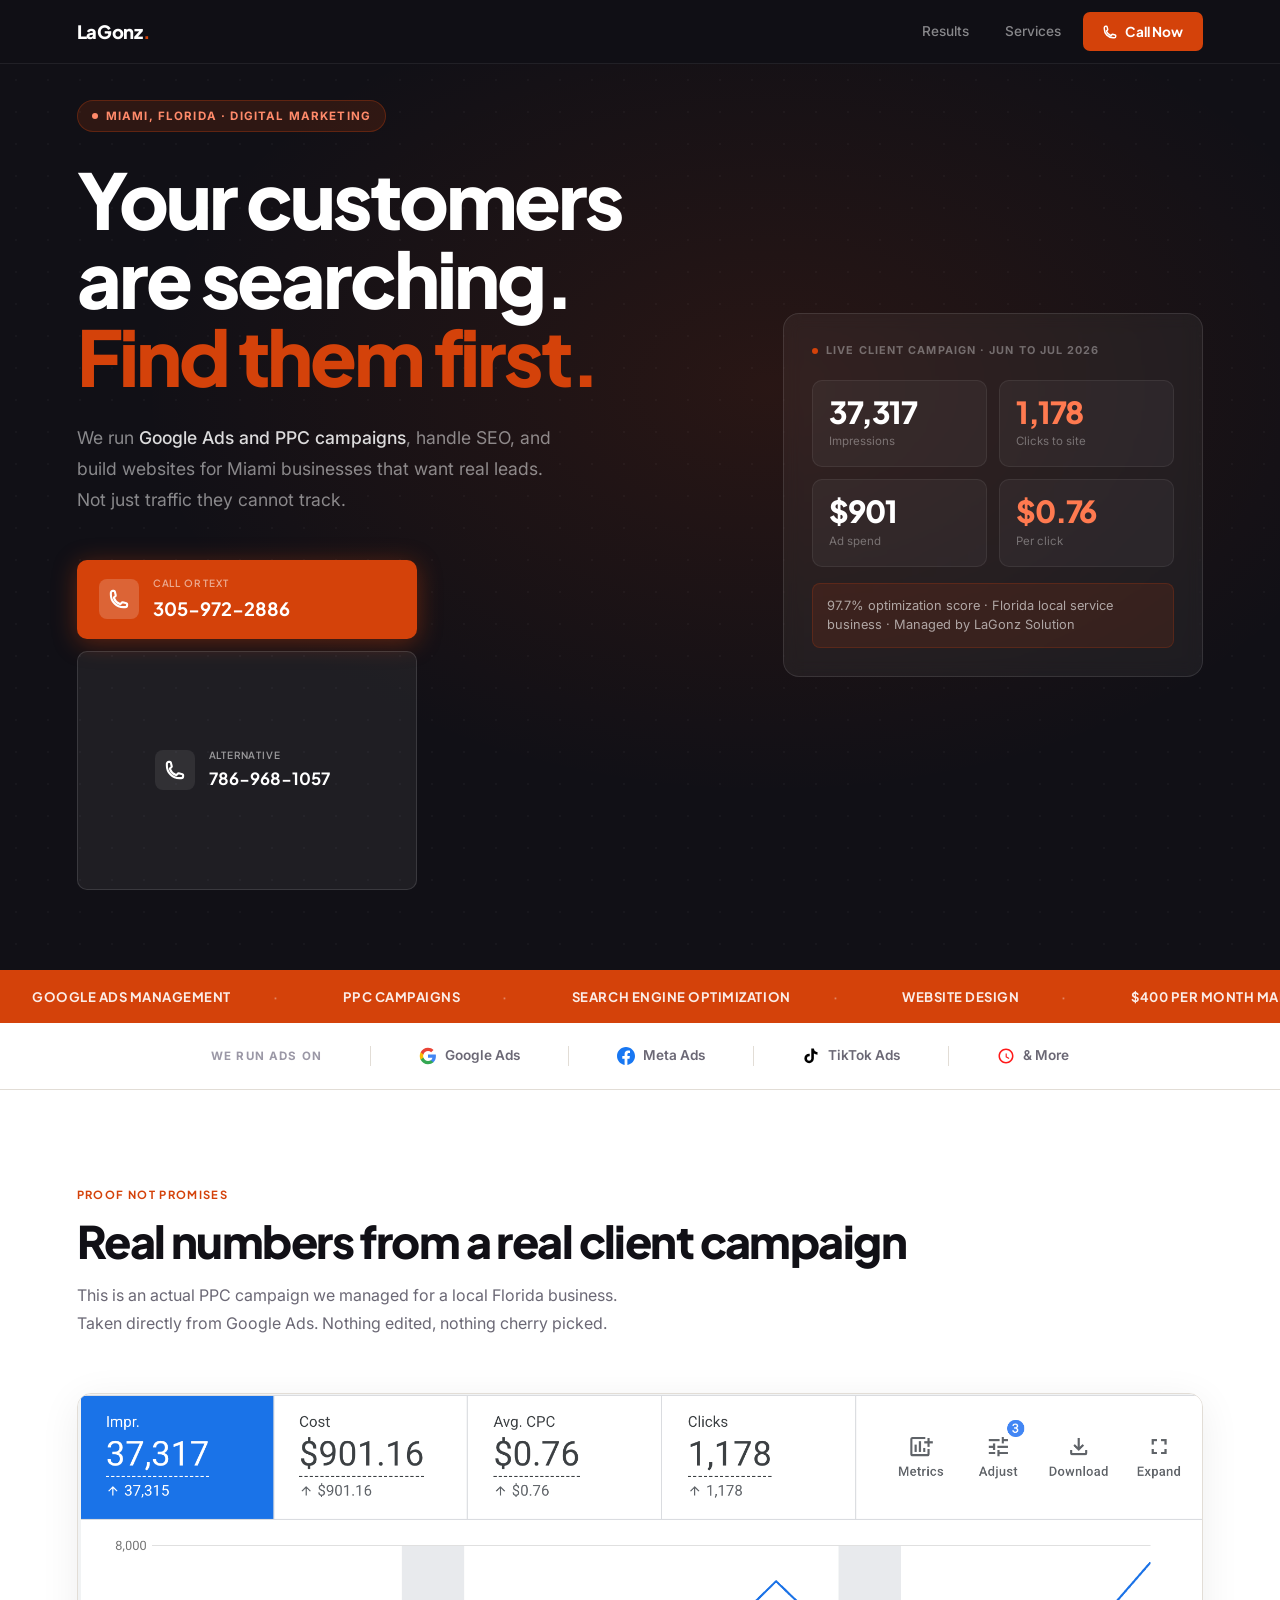
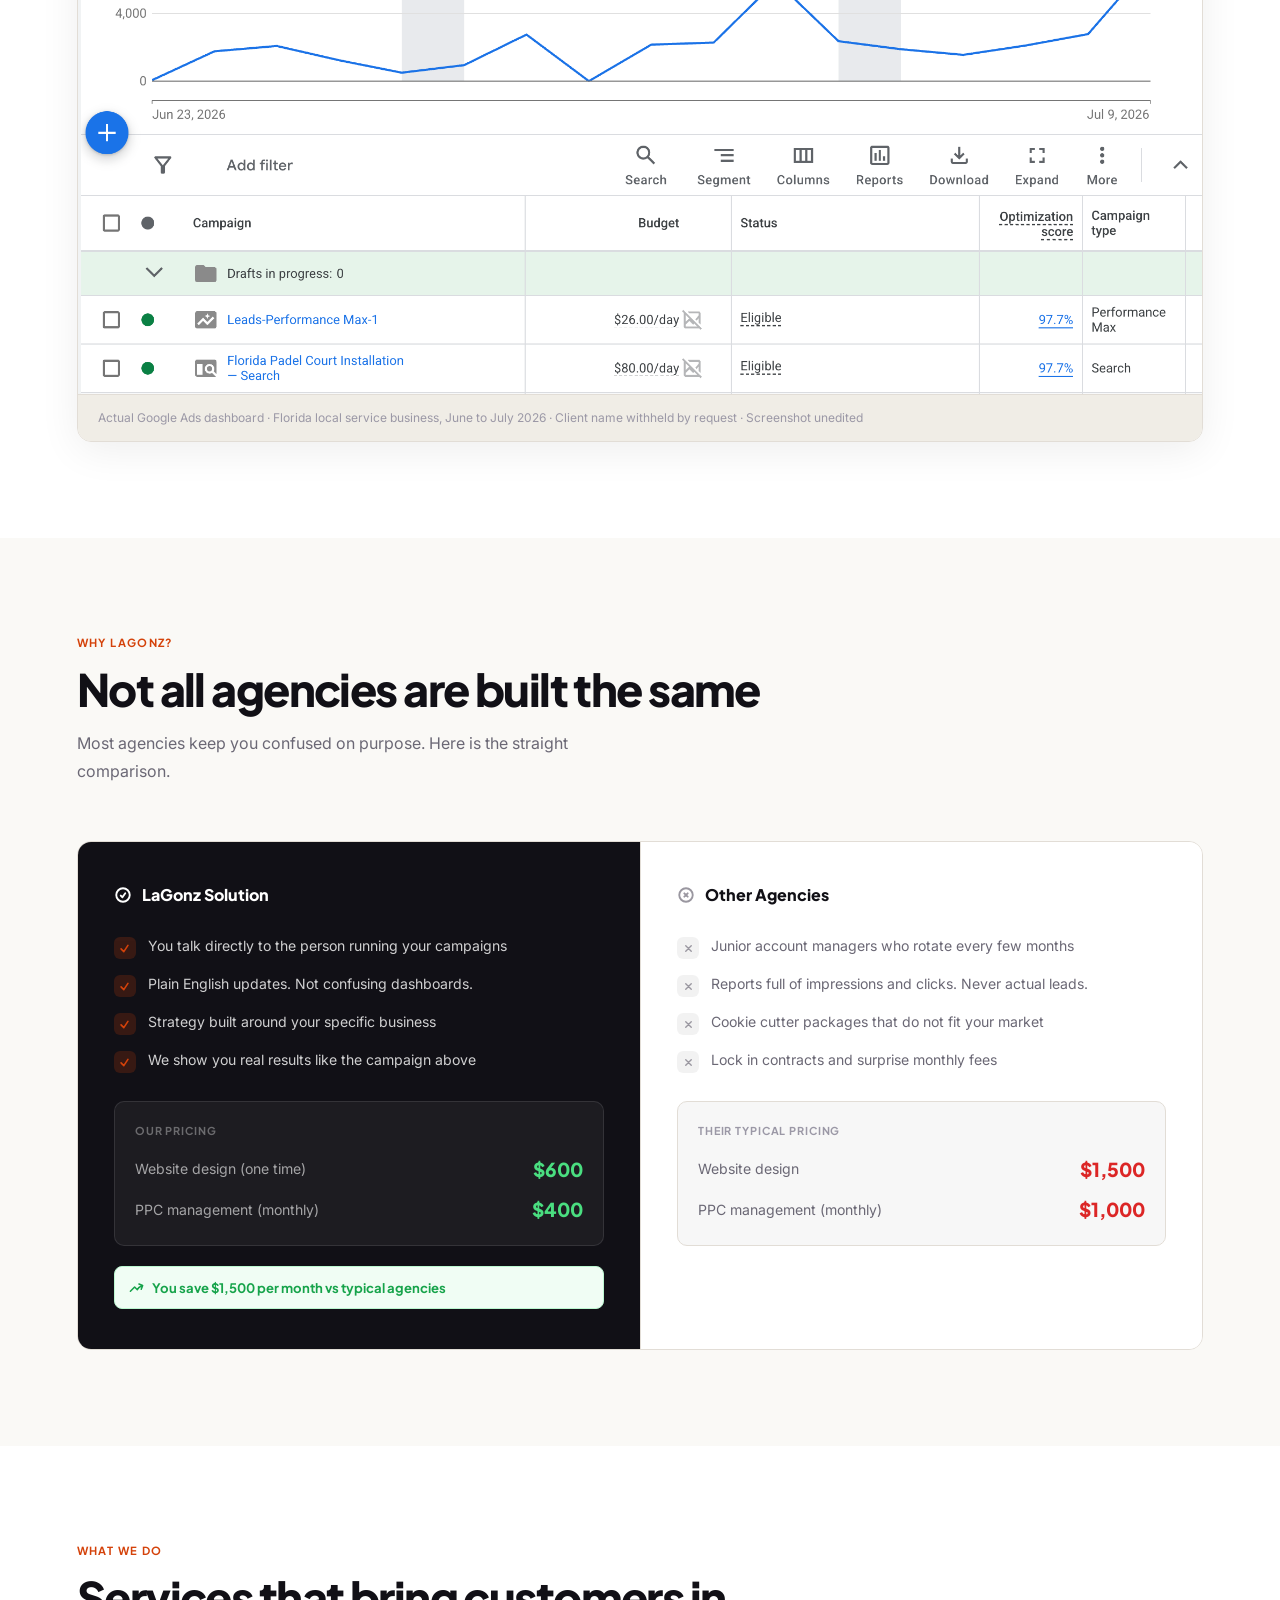
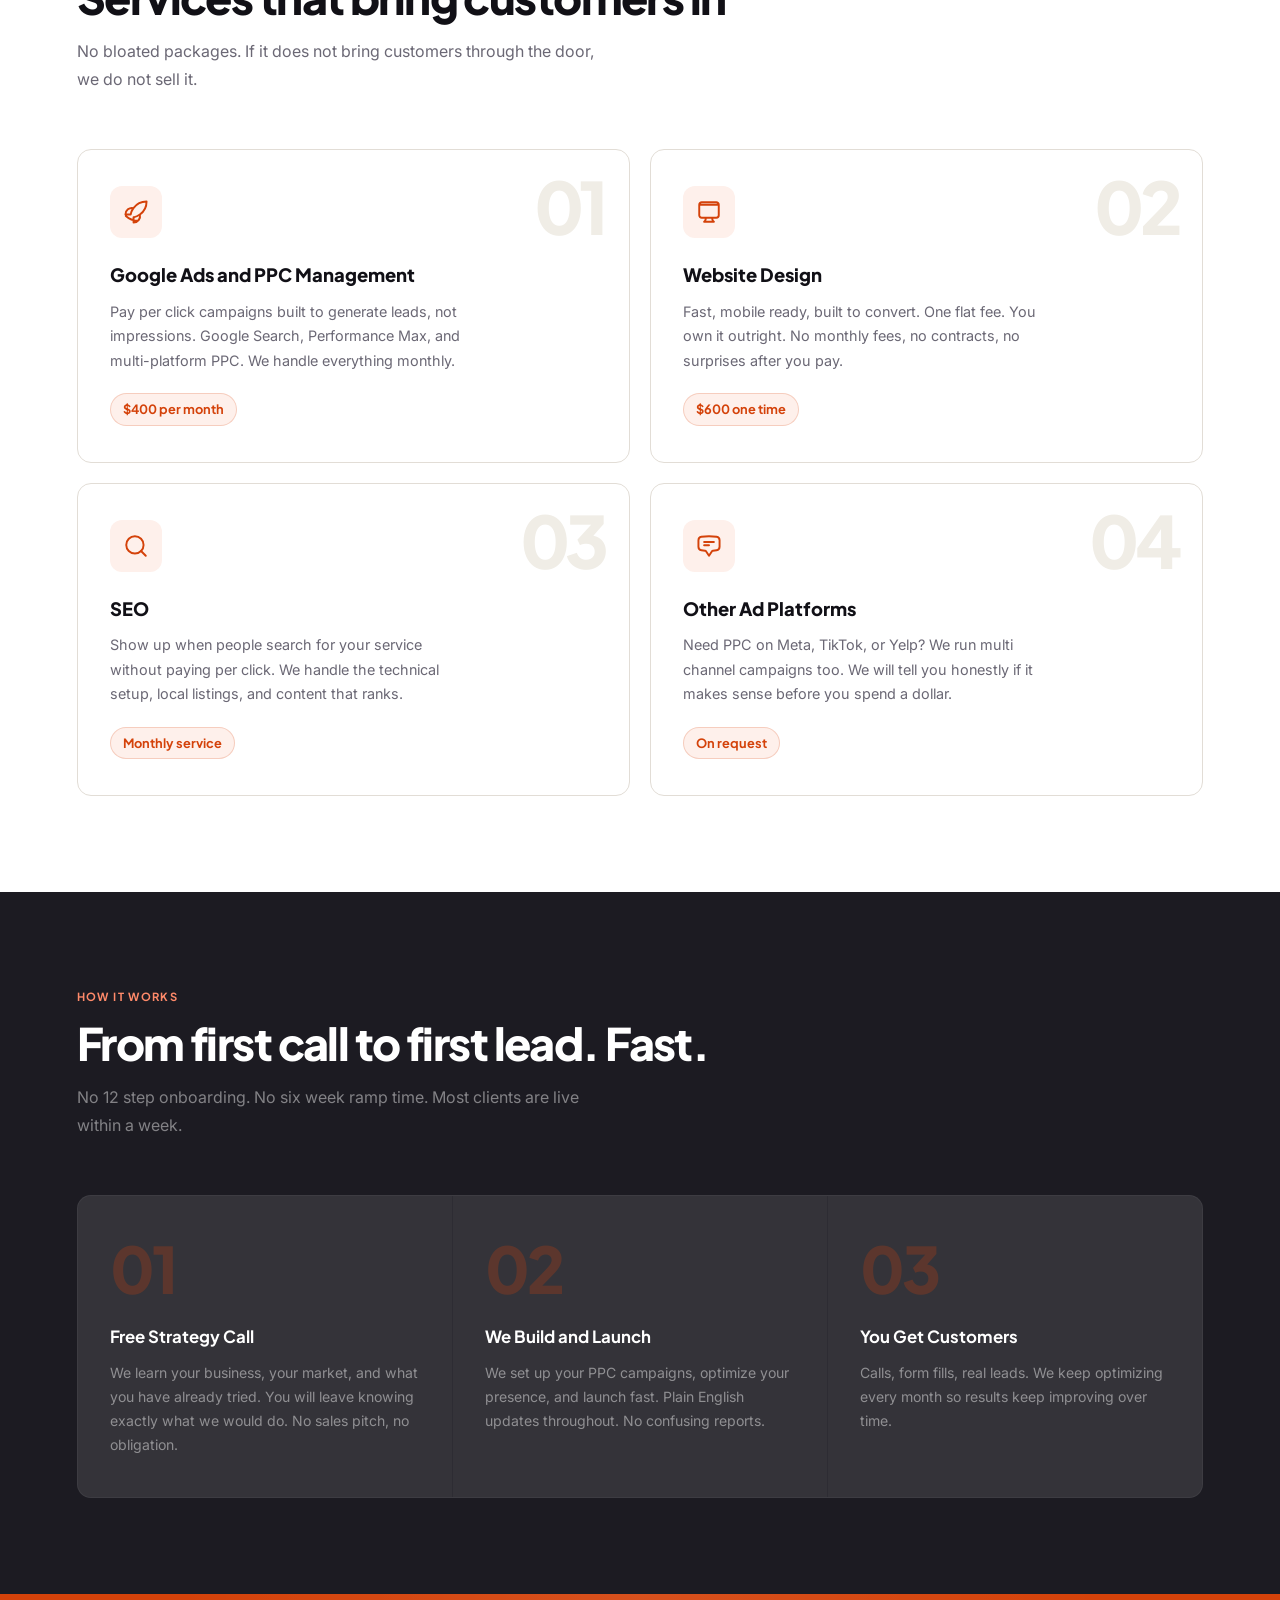
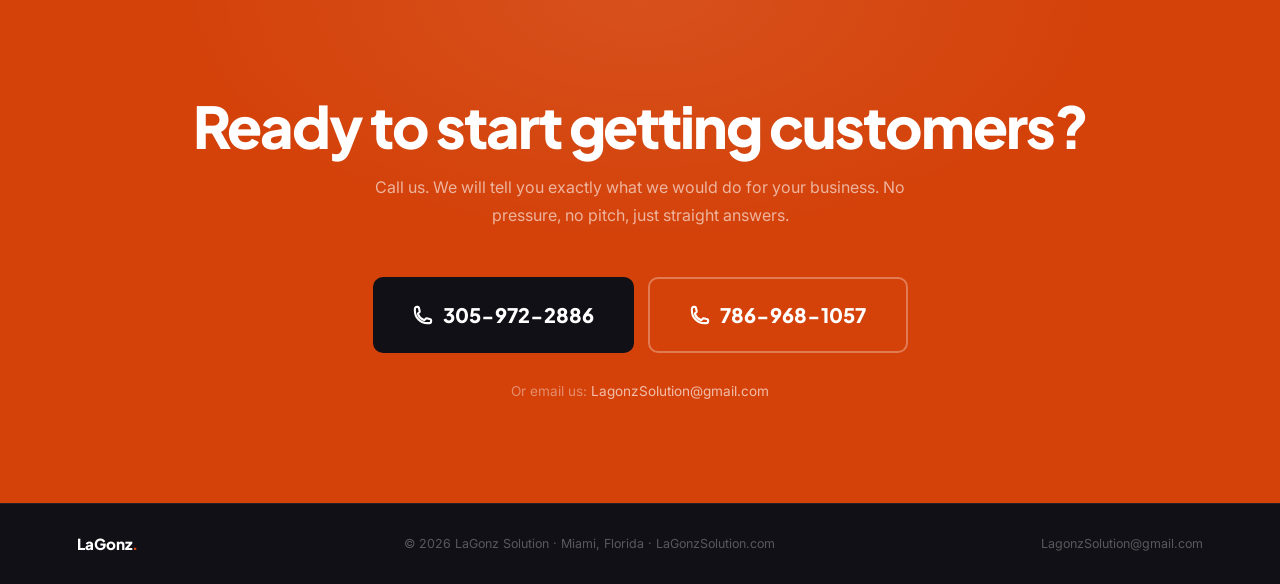
==== index.html @ d7ced6c5 "Rename index-2.html to index.html" ====
<!DOCTYPE html>
<html lang="en">
<head>
<meta charset="UTF-8">
<meta name="viewport" content="width=device-width, initial-scale=1.0">
<title>LaGonz Solution | Google Ads, PPC and SEO | Miami, FL</title>
<meta name="description" content="Miami PPC and Google Ads agency. Real results for local businesses. $400/mo management. $600 one-time website.">
<link rel="preconnect" href="https://fonts.googleapis.com">
<link rel="preconnect" href="https://fonts.gstatic.com" crossorigin>
<link href="https://fonts.googleapis.com/css2?family=Plus+Jakarta+Sans:wght@400;500;600;700;800;900&family=Inter:wght@400;500&display=swap" rel="stylesheet">
<style>
*,*::before,*::after{box-sizing:border-box;margin:0;padding:0}
:root{
  --ink:#111016;
  --ink2:#1C1B22;
  --white:#FFFFFF;
  --cream:#FAF9F6;
  --cream2:#F0EDE6;
  --mid:#6B6875;
  --muted:#9B98A6;
  --bdr:#E2DDD6;
  --red:#D4420A;
  --red2:#B83608;
  --red-lt:#FEF0EB;
  --green:#16A34A;
}
html{scroll-behavior:smooth}
body{font-family:'Inter',sans-serif;background:var(--cream);color:var(--ink);line-height:1.6;-webkit-font-smoothing:antialiased;overflow-x:hidden}

/* ── NAV ── */
nav{
  position:fixed;top:0;left:0;right:0;z-index:500;
  background:rgba(17,16,22,.92);backdrop-filter:blur(16px);
  padding:0 6vw;display:flex;align-items:center;justify-content:space-between;height:64px;
  border-bottom:1px solid rgba(255,255,255,.07);
}
.logo{font-family:'Plus Jakarta Sans',sans-serif;font-weight:900;font-size:1.15rem;letter-spacing:-.02em;color:#fff;text-decoration:none}
.logo em{font-style:normal;color:var(--red)}
.nav-r{display:flex;align-items:center;gap:8px}
.nav-lk{font-size:.85rem;font-weight:500;color:rgba(255,255,255,.5);text-decoration:none;padding:8px 14px;border-radius:6px;transition:color .15s}
.nav-lk:hover{color:#fff}
.nav-cta{
  display:flex;align-items:center;gap:8px;
  background:var(--red);color:#fff;
  font-family:'Plus Jakarta Sans',sans-serif;font-weight:700;font-size:.85rem;
  padding:9px 20px;border-radius:7px;text-decoration:none;transition:background .2s;
}
.nav-cta:hover{background:var(--red2)}

/* ── HERO ── */
.hero{
  background:var(--ink);
  min-height:100vh;
  display:flex;align-items:center;
  padding:100px 6vw 80px;
  position:relative;overflow:hidden;
}
.hero::before{
  content:'';position:absolute;inset:0;
  background:radial-gradient(ellipse 70% 60% at 60% 40%, rgba(212,66,10,.12) 0%, transparent 70%);
  pointer-events:none;
}
.hero::after{
  content:'';position:absolute;
  top:0;left:0;right:0;bottom:0;
  background-image:radial-gradient(rgba(255,255,255,.03) 1px, transparent 1px);
  background-size:32px 32px;
  pointer-events:none;
}
.hero-inner{
  max-width:1160px;margin:0 auto;width:100%;
  display:grid;grid-template-columns:1fr 420px;gap:80px;align-items:center;
  position:relative;z-index:1;
}
.hero-tag{
  display:inline-flex;align-items:center;gap:8px;
  background:rgba(212,66,10,.15);border:1px solid rgba(212,66,10,.3);
  color:#FF8A6A;font-size:.72rem;font-weight:700;letter-spacing:.1em;text-transform:uppercase;
  padding:6px 14px;border-radius:100px;margin-bottom:28px;
}
.hero-dot{width:6px;height:6px;border-radius:50%;background:#FF8A6A;animation:blink 2s ease-in-out infinite}
@keyframes blink{0%,100%{opacity:1}50%{opacity:.2}}
h1{
  font-family:'Plus Jakarta Sans',sans-serif;
  font-size:clamp(3.2rem,6vw,5.6rem);
  font-weight:900;line-height:1.02;letter-spacing:-.04em;
  color:#fff;margin-bottom:28px;
}
h1 .red{color:var(--red)}
h1 .dim{color:rgba(255,255,255,.35)}
.hero-sub{font-size:1.1rem;color:rgba(255,255,255,.5);line-height:1.75;max-width:480px;margin-bottom:44px}
.hero-sub strong{color:rgba(255,255,255,.85);font-weight:500}
.hero-btns{display:flex;flex-direction:column;gap:12px;max-width:340px}
.hbtn{
  display:flex;align-items:center;gap:14px;
  font-family:'Plus Jakarta Sans',sans-serif;font-weight:700;
  padding:16px 22px;border-radius:10px;text-decoration:none;
  transition:transform .15s,box-shadow .15s;
}
.hbtn.main{
  background:var(--red);color:#fff;font-size:1.15rem;
  box-shadow:0 4px 24px rgba(212,66,10,.4);
}
.hbtn.main:hover{transform:translateY(-2px);box-shadow:0 8px 32px rgba(212,66,10,.5)}
.hbtn.sec{
  background:rgba(255,255,255,.06);color:#fff;font-size:1.05rem;
  border:1px solid rgba(255,255,255,.12);
}
.hbtn.sec:hover{background:rgba(255,255,255,.1);transform:translateY(-2px)}
.btn-lbl{font-size:.62rem;font-weight:600;letter-spacing:.08em;text-transform:uppercase;opacity:.55;display:block;margin-bottom:2px}
.btn-ico{width:40px;height:40px;border-radius:8px;display:grid;place-items:center;flex-shrink:0}
.hbtn.main .btn-ico{background:rgba(255,255,255,.18)}
.hbtn.sec .btn-ico{background:rgba(255,255,255,.08)}

/* hero right card */
.hero-card{
  background:rgba(255,255,255,.05);
  border:1px solid rgba(255,255,255,.1);
  border-radius:16px;padding:28px;
  backdrop-filter:blur(8px);
}
.hcard-label{
  font-size:.68rem;font-weight:700;letter-spacing:.1em;text-transform:uppercase;
  color:rgba(255,255,255,.35);margin-bottom:20px;display:flex;align-items:center;gap:8px;
}
.hcard-label::before{content:'';width:6px;height:6px;border-radius:50%;background:var(--red);animation:blink 2s ease-in-out infinite}
.hcard-stats{display:grid;grid-template-columns:1fr 1fr;gap:12px;margin-bottom:16px}
.hcs{background:rgba(255,255,255,.04);border:1px solid rgba(255,255,255,.07);border-radius:10px;padding:16px}
.hcs-n{font-family:'Plus Jakarta Sans',sans-serif;font-size:1.9rem;font-weight:900;letter-spacing:-.04em;color:#fff;line-height:1}
.hcs-n.red{color:#FF7A50}
.hcs-l{font-size:.72rem;color:rgba(255,255,255,.35);margin-top:5px}
.hcard-note{
  background:rgba(212,66,10,.12);border:1px solid rgba(212,66,10,.2);
  border-radius:8px;padding:12px 14px;
  font-size:.8rem;color:rgba(255,255,255,.6);line-height:1.5;
}

/* ── PLATFORM STRIP ── */
.platform-strip{
  background:var(--white);border-bottom:1px solid var(--bdr);
  padding:22px 6vw;
  display:flex;align-items:center;justify-content:center;gap:48px;flex-wrap:wrap;
}
.plat-label{font-size:.72rem;font-weight:700;letter-spacing:.1em;text-transform:uppercase;color:var(--muted)}
.plat-divider{width:1px;height:20px;background:var(--bdr)}
.plat-item{display:flex;align-items:center;gap:8px;color:var(--mid);font-size:.85rem;font-weight:600}
.plat-item svg{flex-shrink:0}

/* ── SECTIONS ── */
.sec{padding:96px 6vw}
.sec.dark{background:var(--ink2)}
.sec.white{background:var(--white)}
.sec.cream{background:var(--cream)}
.w{max-width:1160px;margin:0 auto}
.ey{
  font-size:.7rem;font-weight:700;letter-spacing:.12em;text-transform:uppercase;
  color:var(--red);margin-bottom:12px;
  font-family:'Plus Jakarta Sans',sans-serif;
}
.sec.dark .ey{color:#FF8A6A}
.sh{
  font-family:'Plus Jakarta Sans',sans-serif;
  font-size:clamp(2rem,3.5vw,3rem);font-weight:900;letter-spacing:-.035em;line-height:1.1;
  color:var(--ink);margin-bottom:16px;
}
.sec.dark .sh{color:#fff}
.sp{font-size:1rem;color:var(--mid);line-height:1.75;max-width:540px;margin-bottom:56px}
.sec.dark .sp{color:rgba(255,255,255,.45)}

/* ── PROOF ── */
.proof-wrap{
  border:1px solid var(--bdr);border-radius:14px;overflow:hidden;
  box-shadow:0 8px 40px rgba(0,0,0,.07);
}
.proof-wrap img{width:100%;display:block}
.proof-cap{
  padding:14px 20px;background:var(--cream2);
  font-size:.75rem;color:var(--muted);border-top:1px solid var(--bdr);line-height:1.5;
}

/* ── COMPARE ── */
.compare{display:grid;grid-template-columns:1fr 1fr;border-radius:14px;overflow:hidden;border:1px solid var(--bdr)}
.col-us{background:var(--ink);padding:40px 36px}
.col-them{background:var(--white);padding:40px 36px;border-left:1px solid var(--bdr)}
.col-head{
  font-family:'Plus Jakarta Sans',sans-serif;font-weight:800;font-size:1rem;
  margin-bottom:28px;display:flex;align-items:center;gap:10px;
}
.col-us .col-head{color:#fff}
.col-them .col-head{color:var(--ink)}
.compare-rows{display:flex;flex-direction:column;gap:14px}
.crow{display:flex;align-items:flex-start;gap:12px;font-size:.88rem;line-height:1.55}
.col-us .crow{color:rgba(255,255,255,.8)}
.col-them .crow{color:var(--mid)}
.ck{width:22px;height:22px;border-radius:6px;flex-shrink:0;display:grid;place-items:center;margin-top:2px}
.ck.y{background:rgba(212,66,10,.2)}
.ck.n{background:rgba(0,0,0,.05)}
.price-box{
  margin-top:28px;padding:20px;border-radius:10px;
}
.col-us .price-box{background:rgba(255,255,255,.05);border:1px solid rgba(255,255,255,.1)}
.col-them .price-box{background:rgba(0,0,0,.03);border:1px solid var(--bdr)}
.price-box-label{font-size:.68rem;font-weight:700;letter-spacing:.08em;text-transform:uppercase;color:rgba(255,255,255,.35);margin-bottom:14px;font-family:'Plus Jakarta Sans',sans-serif}
.col-them .price-box-label{color:var(--muted)}
.price-line{display:flex;justify-content:space-between;align-items:center;margin-bottom:10px}
.price-line:last-child{margin-bottom:0}
.pl-name{font-size:.88rem;color:rgba(255,255,255,.6)}
.col-them .pl-name{color:var(--mid)}
.pl-val{font-family:'Plus Jakarta Sans',sans-serif;font-weight:800;font-size:1.2rem}
.col-us .pl-val{color:#4ADE80}
.col-them .pl-val{color:#DC2626}
.save-badge{
  margin-top:20px;display:flex;align-items:center;gap:8px;
  background:#F0FDF4;color:#16A34A;
  font-family:'Plus Jakarta Sans',sans-serif;font-weight:700;font-size:.82rem;
  padding:10px 14px;border-radius:8px;border:1px solid #BBF7D0;
}

/* ── SERVICES ── */
.svc-grid{
  display:grid;
  grid-template-columns:repeat(2,1fr);
  gap:20px;
}
.svc{
  background:var(--white);border:1px solid var(--bdr);
  border-radius:14px;padding:36px 32px;
  transition:transform .2s,box-shadow .2s;
  position:relative;overflow:hidden;
}
.svc:hover{transform:translateY(-4px);box-shadow:0 16px 48px rgba(0,0,0,.1)}
.svc::after{
  content:'';position:absolute;top:0;left:0;right:0;height:3px;
  background:var(--red);transform:scaleX(0);transform-origin:left;
  transition:transform .3s;
}
.svc:hover::after{transform:scaleX(1)}
.svc-num{
  font-family:'Plus Jakarta Sans',sans-serif;font-size:4.5rem;font-weight:900;
  color:var(--cream2);letter-spacing:-.06em;line-height:1;
  position:absolute;top:20px;right:24px;
  transition:color .2s;
}
.svc:hover .svc-num{color:rgba(212,66,10,.08)}
.svc-ico{
  width:52px;height:52px;border-radius:12px;background:var(--red-lt);
  display:grid;place-items:center;margin-bottom:22px;color:var(--red);
}
.svc h3{font-family:'Plus Jakarta Sans',sans-serif;font-weight:800;font-size:1.15rem;margin-bottom:10px;color:var(--ink)}
.svc p{font-size:.9rem;color:var(--mid);line-height:1.7;max-width:360px}
.svc-price{
  display:inline-flex;align-items:center;gap:6px;
  margin-top:20px;font-family:'Plus Jakarta Sans',sans-serif;font-weight:700;font-size:.8rem;
  color:var(--red);background:var(--red-lt);
  padding:5px 12px;border-radius:100px;border:1px solid rgba(212,66,10,.2);
}

/* ── HOW IT WORKS ── */
.steps{display:grid;grid-template-columns:repeat(3,1fr);gap:1px;background:rgba(255,255,255,.08);border-radius:14px;overflow:hidden;border:1px solid rgba(255,255,255,.08)}
.step{padding:40px 32px;background:rgba(255,255,255,.03);transition:background .2s}
.step:hover{background:rgba(255,255,255,.06)}
.step-n{
  font-family:'Plus Jakarta Sans',sans-serif;font-size:4rem;font-weight:900;
  color:var(--red);opacity:.25;line-height:1;margin-bottom:24px;letter-spacing:-.05em;
}
.step h3{font-family:'Plus Jakarta Sans',sans-serif;font-weight:700;font-size:1.05rem;color:#fff;margin-bottom:10px}
.step p{font-size:.88rem;color:rgba(255,255,255,.45);line-height:1.7}

/* ── CTA ── */
.cta-sec{
  background:var(--red);
  padding:100px 6vw;text-align:center;
  position:relative;overflow:hidden;
}
.cta-sec::before{
  content:'';position:absolute;inset:0;
  background:radial-gradient(ellipse 60% 80% at 50% 0%, rgba(255,255,255,.08) 0%, transparent 60%);
  pointer-events:none;
}
.cta-sec .sh{color:#fff;font-size:clamp(2.4rem,4.5vw,3.8rem);position:relative}
.cta-sec .sp{color:rgba(255,255,255,.6);margin:0 auto 48px;position:relative}
.cta-btns{display:flex;flex-wrap:wrap;gap:14px;justify-content:center;position:relative}
.cbtn{
  display:flex;align-items:center;gap:10px;
  font-family:'Plus Jakarta Sans',sans-serif;font-weight:800;font-size:1.25rem;
  padding:20px 40px;border-radius:10px;text-decoration:none;
  transition:transform .15s,box-shadow .15s;
}
.cbtn.d{background:var(--ink);color:#fff}
.cbtn.d:hover{transform:translateY(-2px);box-shadow:0 8px 32px rgba(0,0,0,.4)}
.cbtn.g{background:transparent;color:#fff;border:2px solid rgba(255,255,255,.3)}
.cbtn.g:hover{border-color:rgba(255,255,255,.7);transform:translateY(-2px)}
.cta-email{margin-top:28px;font-size:.85rem;color:rgba(255,255,255,.4);position:relative}
.cta-email a{color:rgba(255,255,255,.65);text-decoration:none}

/* ── FOOTER ── */
footer{
  background:var(--ink);border-top:1px solid rgba(255,255,255,.07);
  padding:28px 6vw;display:flex;align-items:center;justify-content:space-between;flex-wrap:wrap;gap:12px;
}
.f-logo{font-family:'Plus Jakarta Sans',sans-serif;font-weight:900;font-size:.95rem;color:#fff;text-decoration:none}
.f-logo em{font-style:normal;color:var(--red)}
footer p,footer a{font-size:.78rem;color:rgba(255,255,255,.3)}
footer a{text-decoration:none}
footer a:hover{color:var(--red)}

/* ── MARQUEE ── */
.marquee-wrap{background:var(--red);padding:14px 0;overflow:hidden;white-space:nowrap}
.marquee-track{display:inline-flex;gap:0;animation:marquee 22s linear infinite}
@keyframes marquee{0%{transform:translateX(0)}100%{transform:translateX(-50%)}}
.marquee-item{
  display:inline-flex;align-items:center;gap:10px;
  font-family:'Plus Jakarta Sans',sans-serif;font-weight:700;font-size:.82rem;
  color:rgba(255,255,255,.9);letter-spacing:.04em;text-transform:uppercase;
  padding:0 32px;
}
.marquee-item::after{content:'·';opacity:.4;padding-left:32px}

/* ── RESPONSIVE ── */
@media(max-width:900px){
  .hero-inner{grid-template-columns:1fr;gap:48px}
  .hero-card{display:none}
  .svc-grid{grid-template-columns:1fr}
  .steps{grid-template-columns:1fr}
  .compare{grid-template-columns:1fr}
  .col-them{border-left:none;border-top:1px solid var(--bdr)}
}
@media(max-width:540px){
  .cta-btns{flex-direction:column;align-items:center}
  footer{flex-direction:column;text-align:center}
  .nav-lk{display:none}
  .platform-strip{gap:20px}
  .plat-divider{display:none}
}
.ph{display:block;flex-shrink:0}
</style>
</head>
<body>

<!-- NAV -->
<nav>
  <a href="#" class="logo">LaGonz<em>.</em></a>
  <div class="nav-r">
    <a href="#proof" class="nav-lk">Results</a>
    <a href="#services" class="nav-lk">Services</a>
    <a href="tel:+13059722886" class="nav-cta">
      <svg class="ph" width="14" height="14" fill="none" viewBox="0 0 24 24" stroke="currentColor" stroke-width="2.5"><path stroke-linecap="round" stroke-linejoin="round" d="M2.25 6.75c0 8.284 6.716 15 15 15h2.25a2.25 2.25 0 002.25-2.25v-1.372c0-.516-.351-.966-.852-1.091l-4.423-1.106c-.44-.11-.902.055-1.173.417l-.97 1.293c-.282.376-.769.542-1.21.38a12.035 12.035 0 01-7.143-7.143c-.162-.441.004-.928.38-1.21l1.293-.97c.363-.271.527-.734.417-1.173L6.963 3.102a1.125 1.125 0 00-1.091-.852H4.5A2.25 2.25 0 002.25 4.5v2.25z"/></svg>
      Call Now
    </a>
  </div>
</nav>

<!-- HERO -->
<div class="hero">
  <div class="hero-inner">
    <div>
      <div class="hero-tag"><span class="hero-dot"></span>Miami, Florida &middot; Digital Marketing</div>
      <h1>Your customers<br>are searching.<br><span class="red">Find them first.</span></h1>
      <p class="hero-sub">We run <strong>Google Ads and PPC campaigns</strong>, handle SEO, and build websites for Miami businesses that want real leads. Not just traffic they cannot track.</p>
      <div class="hero-btns">
        <a href="tel:+13059722886" class="hbtn main">
          <span class="btn-ico"><svg class="ph" width="20" height="20" fill="none" viewBox="0 0 24 24" stroke="currentColor" stroke-width="2.5"><path stroke-linecap="round" stroke-linejoin="round" d="M2.25 6.75c0 8.284 6.716 15 15 15h2.25a2.25 2.25 0 002.25-2.25v-1.372c0-.516-.351-.966-.852-1.091l-4.423-1.106c-.44-.11-.902.055-1.173.417l-.97 1.293c-.282.376-.769.542-1.21.38a12.035 12.035 0 01-7.143-7.143c-.162-.441.004-.928.38-1.21l1.293-.97c.363-.271.527-.734.417-1.173L6.963 3.102a1.125 1.125 0 00-1.091-.852H4.5A2.25 2.25 0 002.25 4.5v2.25z"/></svg></span>
          <span><span class="btn-lbl">Call or Text</span>305-972-2886</span>
        </a>
        <a href="tel:+17869681057" class="hbtn sec">
          <span class="btn-ico"><svg class="ph" width="20" height="20" fill="none" viewBox="0 0 24 24" stroke="currentColor" stroke-width="2.5"><path stroke-linecap="round" stroke-linejoin="round" d="M2.25 6.75c0 8.284 6.716 15 15 15h2.25a2.25 2.25 0 002.25-2.25v-1.372c0-.516-.351-.966-.852-1.091l-4.423-1.106c-.44-.11-.902.055-1.173.417l-.97 1.293c-.282.376-.769.542-1.21.38a12.035 12.035 0 01-7.143-7.143c-.162-.441.004-.928.38-1.21l1.293-.97c.363-.271.527-.734.417-1.173L6.963 3.102a1.125 1.125 0 00-1.091-.852H4.5A2.25 2.25 0 002.25 4.5v2.25z"/></svg></span>
          <span><span class="btn-lbl">Alternative</span>786-968-1057</span>
        </a>
      </div>
    </div>
    <div class="hero-card">
      <div class="hcard-label">Live Client Campaign &middot; Jun to Jul 2026</div>
      <div class="hcard-stats">
        <div class="hcs"><div class="hcs-n">37,317</div><div class="hcs-l">Impressions</div></div>
        <div class="hcs"><div class="hcs-n red">1,178</div><div class="hcs-l">Clicks to site</div></div>
        <div class="hcs"><div class="hcs-n">$901</div><div class="hcs-l">Ad spend</div></div>
        <div class="hcs"><div class="hcs-n red">$0.76</div><div class="hcs-l">Per click</div></div>
      </div>
      <div class="hcard-note">97.7% optimization score &middot; Florida local service business &middot; Managed by LaGonz Solution</div>
    </div>
  </div>
</div>

<!-- MARQUEE -->
<div class="marquee-wrap">
  <div class="marquee-track">
    <span class="marquee-item">Google Ads Management</span>
    <span class="marquee-item">PPC Campaigns</span>
    <span class="marquee-item">Search Engine Optimization</span>
    <span class="marquee-item">Website Design</span>
    <span class="marquee-item">$400 per Month Management</span>
    <span class="marquee-item">$600 One Time Website</span>
    <span class="marquee-item">Miami Florida</span>
    <span class="marquee-item">Real Results</span>
    <span class="marquee-item">Google Ads Management</span>
    <span class="marquee-item">PPC Campaigns</span>
    <span class="marquee-item">Search Engine Optimization</span>
    <span class="marquee-item">Website Design</span>
    <span class="marquee-item">$400 per Month Management</span>
    <span class="marquee-item">$600 One Time Website</span>
    <span class="marquee-item">Miami Florida</span>
    <span class="marquee-item">Real Results</span>
  </div>
</div>

<!-- PLATFORM STRIP -->
<div class="platform-strip">
  <span class="plat-label">We run ads on</span>
  <div class="plat-divider"></div>
  <div class="plat-item">
    <svg width="18" height="18" viewBox="0 0 24 24"><path fill="#4285F4" d="M22.56 12.25c0-.78-.07-1.53-.2-2.25H12v4.26h5.92c-.26 1.37-1.04 2.53-2.21 3.31v2.77h3.57c2.08-1.92 3.28-4.74 3.28-8.09z"/><path fill="#34A853" d="M12 23c2.97 0 5.46-.98 7.28-2.66l-3.57-2.77c-.98.66-2.23 1.06-3.71 1.06-2.86 0-5.29-1.93-6.16-4.53H2.18v2.84C3.99 20.53 7.7 23 12 23z"/><path fill="#FBBC05" d="M5.84 14.09c-.22-.66-.35-1.36-.35-2.09s.13-1.43.35-2.09V7.07H2.18C1.43 8.55 1 10.22 1 12s.43 3.45 1.18 4.93l3.66-2.84z"/><path fill="#EA4335" d="M12 5.38c1.62 0 3.06.56 4.21 1.64l3.15-3.15C17.45 2.09 14.97 1 12 1 7.7 1 3.99 3.47 2.18 7.07l3.66 2.84c.87-2.6 3.3-4.53 6.16-4.53z"/></svg>
    Google Ads
  </div>
  <div class="plat-divider"></div>
  <div class="plat-item">
    <svg width="18" height="18" viewBox="0 0 24 24" fill="#1877F2"><path d="M24 12.073c0-6.627-5.373-12-12-12s-12 5.373-12 12c0 5.99 4.388 10.954 10.125 11.854v-8.385H7.078v-3.47h3.047V9.43c0-3.007 1.792-4.669 4.533-4.669 1.312 0 2.686.235 2.686.235v2.953H15.83c-1.491 0-1.956.925-1.956 1.874v2.25h3.328l-.532 3.47h-2.796v8.385C19.612 23.027 24 18.062 24 12.073z"/></svg>
    Meta Ads
  </div>
  <div class="plat-divider"></div>
  <div class="plat-item">
    <svg width="18" height="18" viewBox="0 0 24 24" fill="#000"><path d="M19.59 6.69a4.83 4.83 0 01-3.77-4.25V2h-3.45v13.67a2.89 2.89 0 01-2.88 2.5 2.89 2.89 0 01-2.89-2.89 2.89 2.89 0 012.89-2.89c.28 0 .54.04.79.1V9.01a6.33 6.33 0 00-.79-.05 6.34 6.34 0 00-6.34 6.34 6.34 6.34 0 006.34 6.34 6.34 6.34 0 006.33-6.34V8.69a8.28 8.28 0 004.84 1.55V6.79a4.85 4.85 0 01-1.07-.1z"/></svg>
    TikTok Ads
  </div>
  <div class="plat-divider"></div>
  <div class="plat-item">
    <svg width="18" height="18" viewBox="0 0 24 24" fill="#FF1A1A"><path d="M12 2C6.477 2 2 6.477 2 12s4.477 10 10 10 10-4.477 10-10S17.523 2 12 2zm0 18a8 8 0 110-16 8 8 0 010 16zm.5-11.5h-1v5l4.25 2.55.75-1.23-3.5-2.08V8.5h-.5z"/></svg>
    &amp; More
  </div>
</div>

<!-- PROOF -->
<section class="sec white" id="proof">
  <div class="w">
    <p class="ey">Proof not promises</p>
    <h2 class="sh">Real numbers from a real client campaign</h2>
    <p class="sp">This is an actual PPC campaign we managed for a local Florida business. Taken directly from Google Ads. Nothing edited, nothing cherry picked.</p>
    <div class="proof-wrap">
      <img src="[data-uri]" alt="Google Ads dashboard showing 37,317 impressions, 1,178 clicks at $0.76 per click">
      <p class="proof-cap">Actual Google Ads dashboard &middot; Florida local service business, June to July 2026 &middot; Client name withheld by request &middot; Screenshot unedited</p>
    </div>
  </div>
</section>

<!-- WHY LAGONZ -->
<section class="sec cream">
  <div class="w">
    <p class="ey">Why LaGonz?</p>
    <h2 class="sh">Not all agencies are built the same</h2>
    <p class="sp">Most agencies keep you confused on purpose. Here is the straight comparison.</p>
    <div class="compare">
      <div class="col-us">
        <div class="col-head">
          <svg width="18" height="18" fill="none" viewBox="0 0 24 24" stroke="white" stroke-width="2.5"><path stroke-linecap="round" stroke-linejoin="round" d="M9 12.75L11.25 15 15 9.75M21 12a9 9 0 11-18 0 9 9 0 0118 0z"/></svg>
          LaGonz Solution
        </div>
        <div class="compare-rows">
          <div class="crow"><span class="ck y"><svg width="11" height="11" fill="none" viewBox="0 0 24 24" stroke="#D4420A" stroke-width="3.5"><path stroke-linecap="round" stroke-linejoin="round" d="M4.5 12.75l6 6 9-13.5"/></svg></span>You talk directly to the person running your campaigns</div>
          <div class="crow"><span class="ck y"><svg width="11" height="11" fill="none" viewBox="0 0 24 24" stroke="#D4420A" stroke-width="3.5"><path stroke-linecap="round" stroke-linejoin="round" d="M4.5 12.75l6 6 9-13.5"/></svg></span>Plain English updates. Not confusing dashboards.</div>
          <div class="crow"><span class="ck y"><svg width="11" height="11" fill="none" viewBox="0 0 24 24" stroke="#D4420A" stroke-width="3.5"><path stroke-linecap="round" stroke-linejoin="round" d="M4.5 12.75l6 6 9-13.5"/></svg></span>Strategy built around your specific business</div>
          <div class="crow"><span class="ck y"><svg width="11" height="11" fill="none" viewBox="0 0 24 24" stroke="#D4420A" stroke-width="3.5"><path stroke-linecap="round" stroke-linejoin="round" d="M4.5 12.75l6 6 9-13.5"/></svg></span>We show you real results like the campaign above</div>
        </div>
        <div class="price-box">
          <div class="price-box-label">Our Pricing</div>
          <div class="price-line"><span class="pl-name">Website design (one time)</span><span class="pl-val">$600</span></div>
          <div class="price-line"><span class="pl-name">PPC management (monthly)</span><span class="pl-val">$400</span></div>
        </div>
        <div class="save-badge">
          <svg width="15" height="15" fill="none" viewBox="0 0 24 24" stroke="currentColor" stroke-width="2.5"><path stroke-linecap="round" stroke-linejoin="round" d="M2.25 18L9 11.25l4.306 4.307a11.95 11.95 0 015.814-5.519l2.74-1.22m0 0l-5.94-2.28m5.94 2.28l-2.28 5.941"/></svg>
          You save $1,500 per month vs typical agencies
        </div>
      </div>
      <div class="col-them">
        <div class="col-head">
          <svg width="18" height="18" fill="none" viewBox="0 0 24 24" stroke="#9A97A0" stroke-width="2.5"><path stroke-linecap="round" stroke-linejoin="round" d="M9.75 9.75l4.5 4.5m0-4.5l-4.5 4.5M21 12a9 9 0 11-18 0 9 9 0 0118 0z"/></svg>
          Other Agencies
        </div>
        <div class="compare-rows">
          <div class="crow"><span class="ck n"><svg width="11" height="11" fill="none" viewBox="0 0 24 24" stroke="#9A97A0" stroke-width="3"><path stroke-linecap="round" stroke-linejoin="round" d="M6 18L18 6M6 6l12 12"/></svg></span>Junior account managers who rotate every few months</div>
          <div class="crow"><span class="ck n"><svg width="11" height="11" fill="none" viewBox="0 0 24 24" stroke="#9A97A0" stroke-width="3"><path stroke-linecap="round" stroke-linejoin="round" d="M6 18L18 6M6 6l12 12"/></svg></span>Reports full of impressions and clicks. Never actual leads.</div>
          <div class="crow"><span class="ck n"><svg width="11" height="11" fill="none" viewBox="0 0 24 24" stroke="#9A97A0" stroke-width="3"><path stroke-linecap="round" stroke-linejoin="round" d="M6 18L18 6M6 6l12 12"/></svg></span>Cookie cutter packages that do not fit your market</div>
          <div class="crow"><span class="ck n"><svg width="11" height="11" fill="none" viewBox="0 0 24 24" stroke="#9A97A0" stroke-width="3"><path stroke-linecap="round" stroke-linejoin="round" d="M6 18L18 6M6 6l12 12"/></svg></span>Lock in contracts and surprise monthly fees</div>
        </div>
        <div class="price-box">
          <div class="price-box-label">Their Typical Pricing</div>
          <div class="price-line"><span class="pl-name">Website design</span><span class="pl-val">$1,500</span></div>
          <div class="price-line"><span class="pl-name">PPC management (monthly)</span><span class="pl-val">$1,000</span></div>
        </div>
      </div>
    </div>
  </div>
</section>

<!-- SERVICES -->
<section class="sec white" id="services">
  <div class="w">
    <p class="ey">What we do</p>
    <h2 class="sh">Services that bring customers in</h2>
    <p class="sp">No bloated packages. If it does not bring customers through the door, we do not sell it.</p>
    <div class="svc-grid">
      <div class="svc">
        <div class="svc-num">01</div>
        <div class="svc-ico"><svg width="26" height="26" fill="none" viewBox="0 0 24 24" stroke="currentColor" stroke-width="1.8"><path stroke-linecap="round" stroke-linejoin="round" d="M15.59 14.37a6 6 0 01-5.84 7.38v-4.82m5.84-2.56a14.98 14.98 0 006.16-12.12A14.98 14.98 0 009.631 8.41m5.96 5.96a14.926 14.926 0 01-5.841 2.58m-.119-8.54a6 6 0 00-7.381 5.84h4.818m2.563-5.84a14.927 14.927 0 00-2.57 5.84M2.62 15.662c2.87 2.58 6.49 4.32 10.62 4.32"/></svg></div>
        <h3>Google Ads and PPC Management</h3>
        <p>Pay per click campaigns built to generate leads, not impressions. Google Search, Performance Max, and multi-platform PPC. We handle everything monthly.</p>
        <span class="svc-price">$400 per month</span>
      </div>
      <div class="svc">
        <div class="svc-num">02</div>
        <div class="svc-ico"><svg width="26" height="26" fill="none" viewBox="0 0 24 24" stroke="currentColor" stroke-width="1.8"><path stroke-linecap="round" stroke-linejoin="round" d="M9 17.25v1.007a3 3 0 01-.879 2.122L7.5 21h9l-.621-.621A3 3 0 0115 18.257V17.25m6-12V15a2.25 2.25 0 01-2.25 2.25H5.25A2.25 2.25 0 013 15V5.25m18 0A2.25 2.25 0 0018.75 3H5.25A2.25 2.25 0 003 5.25m18 0H3"/></svg></div>
        <h3>Website Design</h3>
        <p>Fast, mobile ready, built to convert. One flat fee. You own it outright. No monthly fees, no contracts, no surprises after you pay.</p>
        <span class="svc-price">$600 one time</span>
      </div>
      <div class="svc">
        <div class="svc-num">03</div>
        <div class="svc-ico"><svg width="26" height="26" fill="none" viewBox="0 0 24 24" stroke="currentColor" stroke-width="1.8"><circle cx="11" cy="11" r="8"/><path stroke-linecap="round" stroke-linejoin="round" d="M21 21l-4.35-4.35"/></svg></div>
        <h3>SEO</h3>
        <p>Show up when people search for your service without paying per click. We handle the technical setup, local listings, and content that ranks.</p>
        <span class="svc-price">Monthly service</span>
      </div>
      <div class="svc">
        <div class="svc-num">04</div>
        <div class="svc-ico"><svg width="26" height="26" fill="none" viewBox="0 0 24 24" stroke="currentColor" stroke-width="1.8"><path stroke-linecap="round" stroke-linejoin="round" d="M7.5 8.25h9m-9 3H12m-9.75 1.51c0 1.6 1.123 2.994 2.707 3.227 1.129.166 2.27.293 3.423.379.35.026.67.21.865.501L12 21l2.755-4.133a1.14 1.14 0 01.865-.501 48.172 48.172 0 003.423-.379c1.584-.233 2.707-1.626 2.707-3.228V6.741c0-1.602-1.123-2.995-2.707-3.228A48.394 48.394 0 0012 3c-2.392 0-4.744.175-7.043.513C3.373 3.746 2.25 5.14 2.25 6.741v6.018z"/></svg></div>
        <h3>Other Ad Platforms</h3>
        <p>Need PPC on Meta, TikTok, or Yelp? We run multi channel campaigns too. We will tell you honestly if it makes sense before you spend a dollar.</p>
        <span class="svc-price">On request</span>
      </div>
    </div>
  </div>
</section>

<!-- HOW IT WORKS -->
<section class="sec dark">
  <div class="w">
    <p class="ey">How it works</p>
    <h2 class="sh">From first call to first lead. Fast.</h2>
    <p class="sp">No 12 step onboarding. No six week ramp time. Most clients are live within a week.</p>
    <div class="steps">
      <div class="step">
        <div class="step-n">01</div>
        <h3>Free Strategy Call</h3>
        <p>We learn your business, your market, and what you have already tried. You will leave knowing exactly what we would do. No sales pitch, no obligation.</p>
      </div>
      <div class="step">
        <div class="step-n">02</div>
        <h3>We Build and Launch</h3>
        <p>We set up your PPC campaigns, optimize your presence, and launch fast. Plain English updates throughout. No confusing reports.</p>
      </div>
      <div class="step">
        <div class="step-n">03</div>
        <h3>You Get Customers</h3>
        <p>Calls, form fills, real leads. We keep optimizing every month so results keep improving over time.</p>
      </div>
    </div>
  </div>
</section>

<!-- CTA -->
<div class="cta-sec">
  <div class="w">
    <h2 class="sh">Ready to start getting customers?</h2>
    <p class="sp">Call us. We will tell you exactly what we would do for your business. No pressure, no pitch, just straight answers.</p>
    <div class="cta-btns">
      <a href="tel:+13059722886" class="cbtn d">
        <svg class="ph" width="20" height="20" fill="none" viewBox="0 0 24 24" stroke="currentColor" stroke-width="2.5"><path stroke-linecap="round" stroke-linejoin="round" d="M2.25 6.75c0 8.284 6.716 15 15 15h2.25a2.25 2.25 0 002.25-2.25v-1.372c0-.516-.351-.966-.852-1.091l-4.423-1.106c-.44-.11-.902.055-1.173.417l-.97 1.293c-.282.376-.769.542-1.21.38a12.035 12.035 0 01-7.143-7.143c-.162-.441.004-.928.38-1.21l1.293-.97c.363-.271.527-.734.417-1.173L6.963 3.102a1.125 1.125 0 00-1.091-.852H4.5A2.25 2.25 0 002.25 4.5v2.25z"/></svg>
        305-972-2886
      </a>
      <a href="tel:+17869681057" class="cbtn g">
        <svg class="ph" width="20" height="20" fill="none" viewBox="0 0 24 24" stroke="currentColor" stroke-width="2.5"><path stroke-linecap="round" stroke-linejoin="round" d="M2.25 6.75c0 8.284 6.716 15 15 15h2.25a2.25 2.25 0 002.25-2.25v-1.372c0-.516-.351-.966-.852-1.091l-4.423-1.106c-.44-.11-.902.055-1.173.417l-.97 1.293c-.282.376-.769.542-1.21.38a12.035 12.035 0 01-7.143-7.143c-.162-.441.004-.928.38-1.21l1.293-.97c.363-.271.527-.734.417-1.173L6.963 3.102a1.125 1.125 0 00-1.091-.852H4.5A2.25 2.25 0 002.25 4.5v2.25z"/></svg>
        786-968-1057
      </a>
    </div>
    <p class="cta-email">Or email us: <a href="mailto:LagonzSolution@gmail.com">LagonzSolution@gmail.com</a></p>
  </div>
</div>

<!-- FOOTER -->
<footer>
  <a href="#" class="f-logo">LaGonz<em>.</em></a>
  <p>&copy; 2026 LaGonz Solution &middot; Miami, Florida &middot; LaGonzSolution.com</p>
  <a href="mailto:LagonzSolution@gmail.com">LagonzSolution@gmail.com</a>
</footer>

</body>
</html>
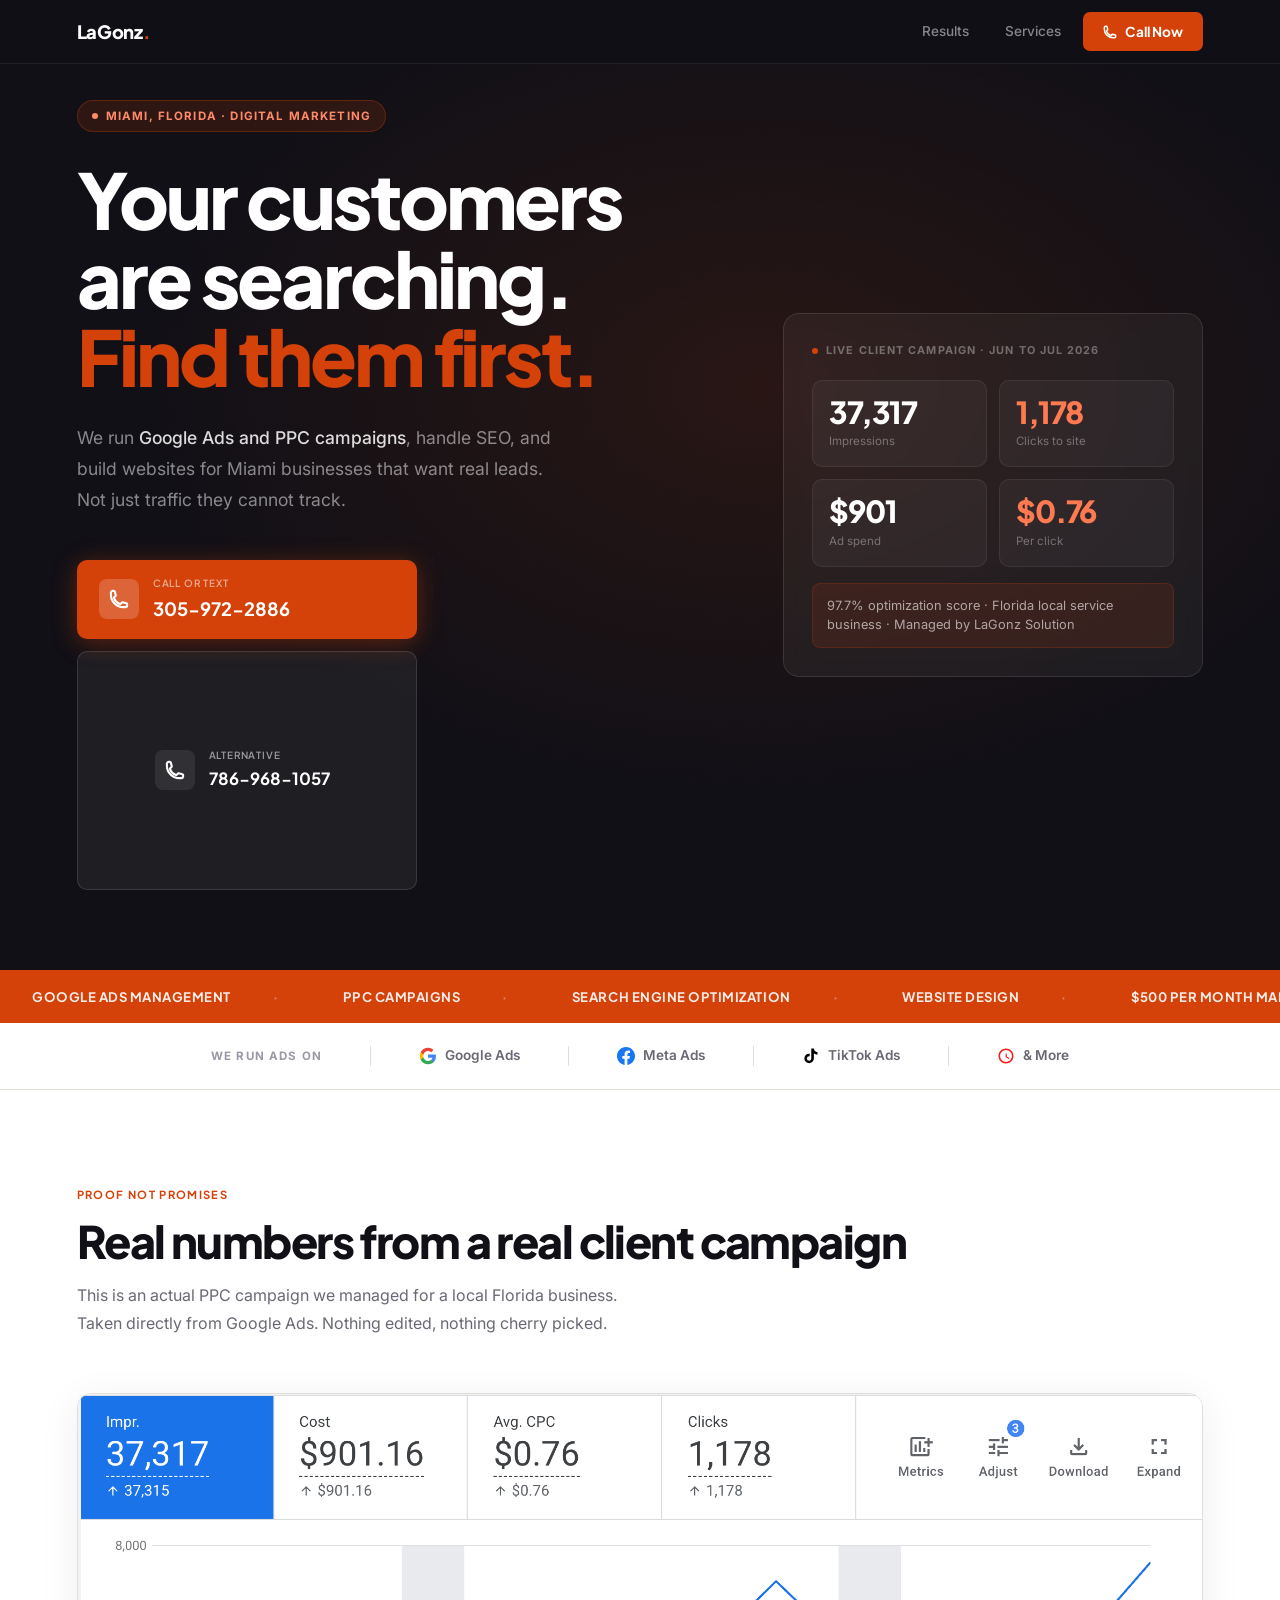
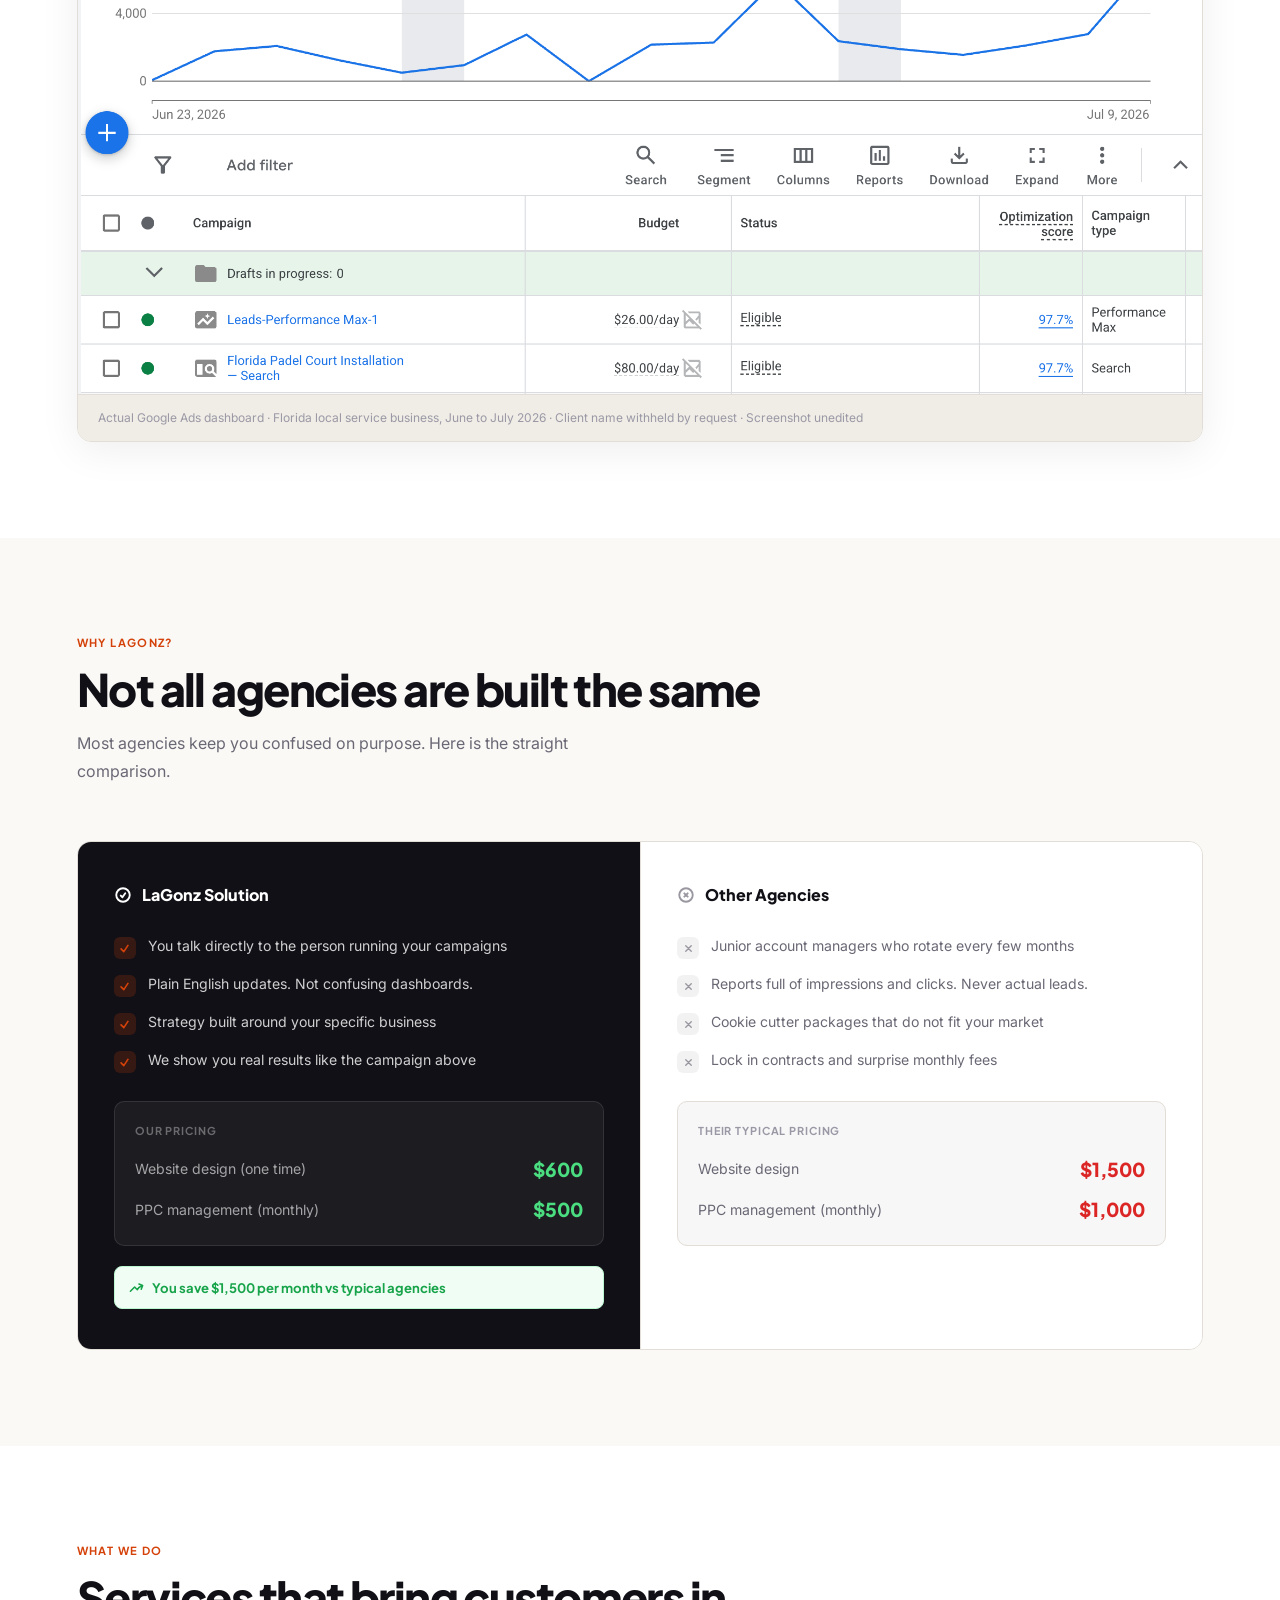
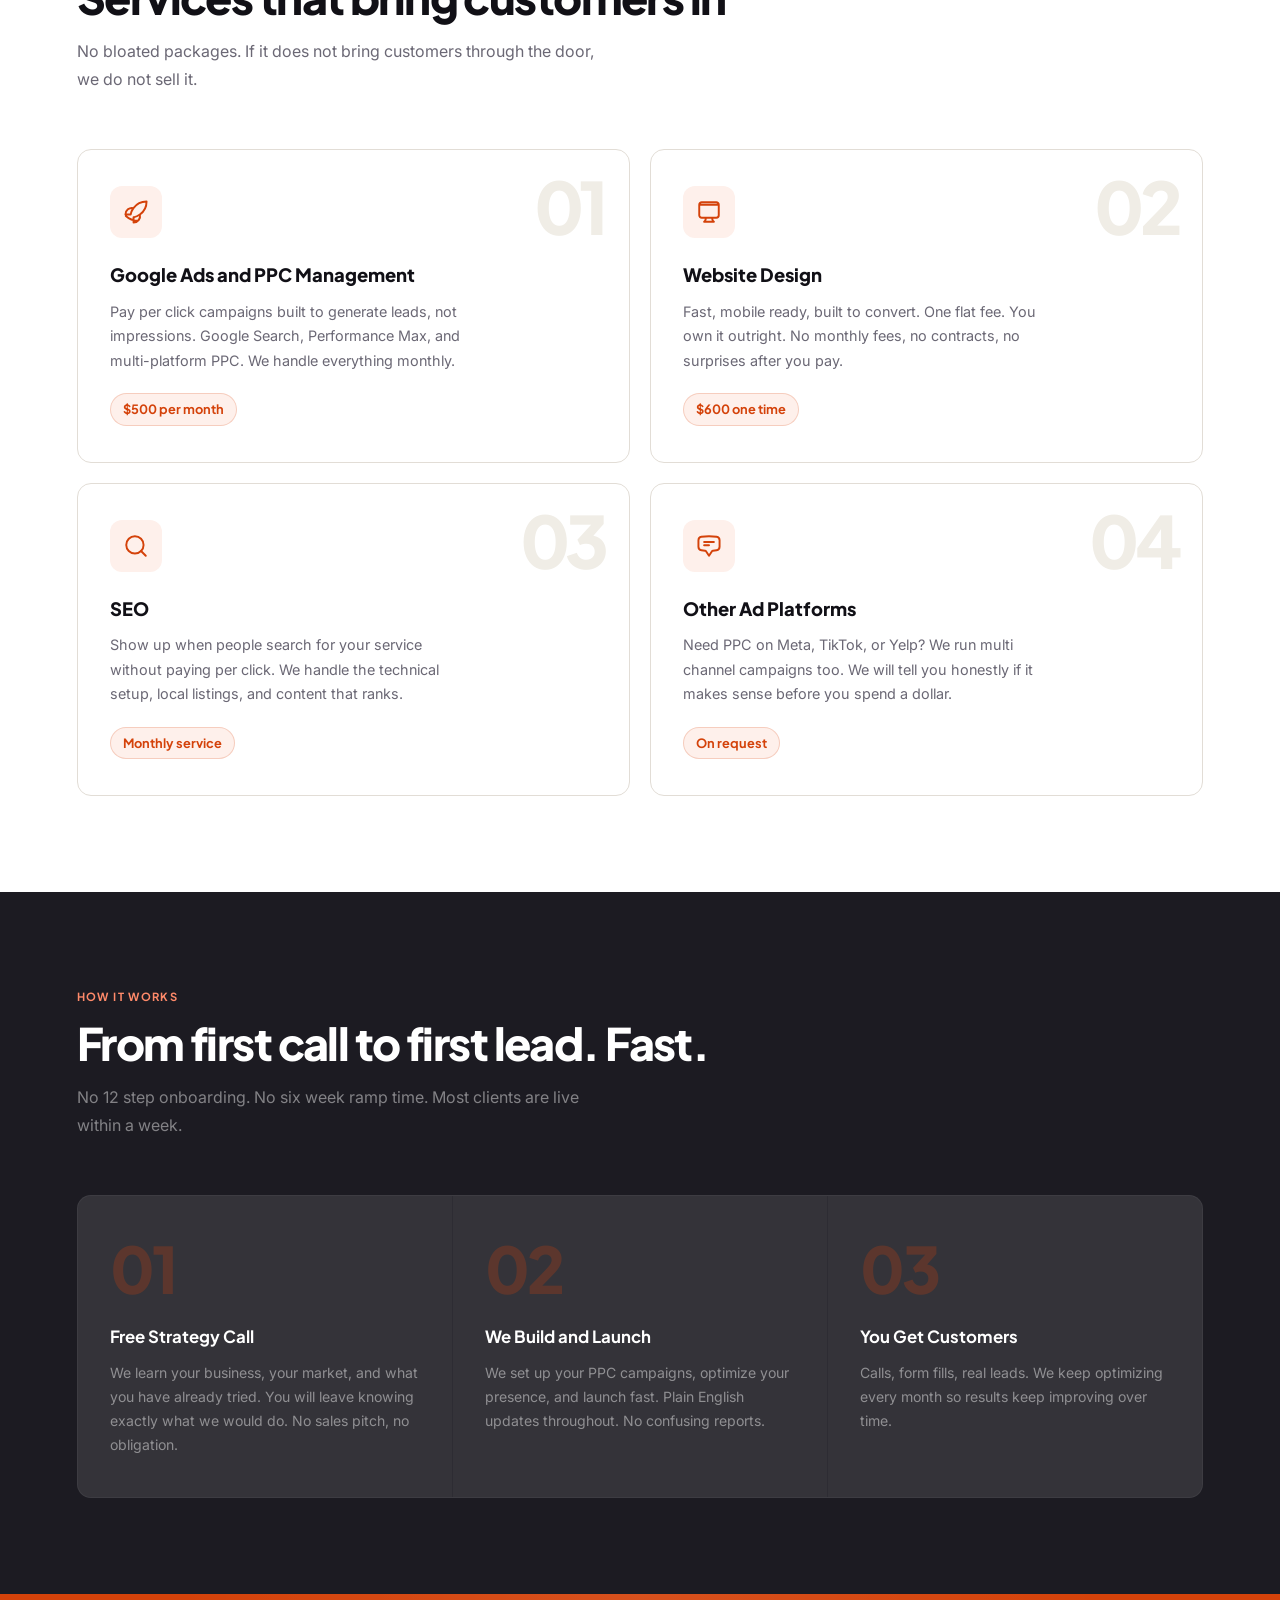
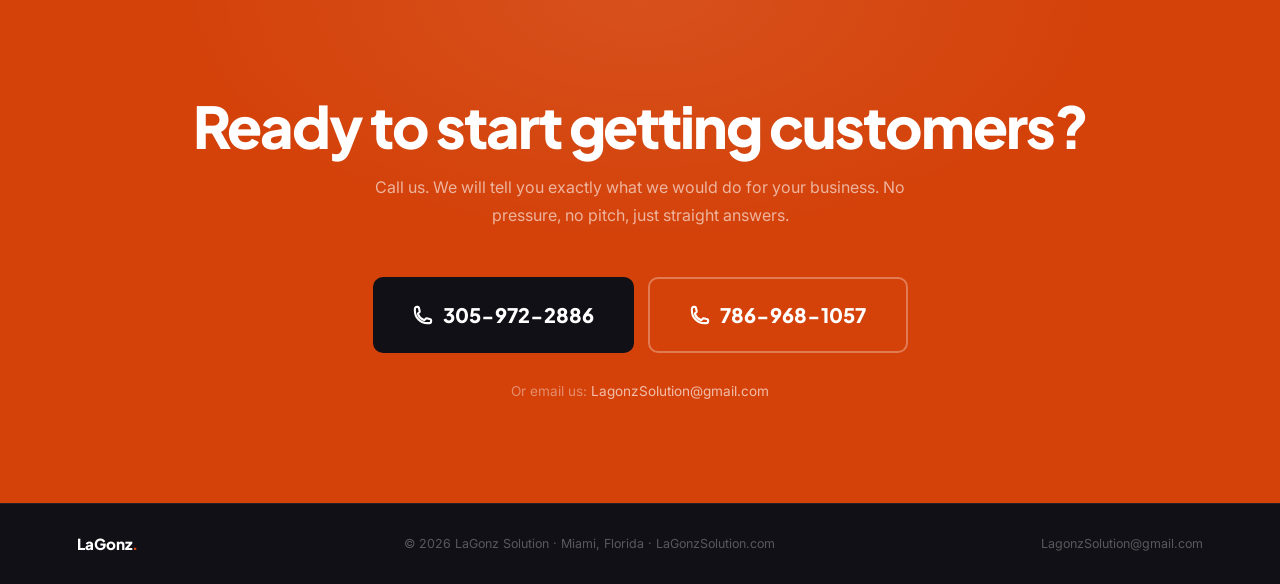
==== commit 65df652f: "Update PPC management and website design prices Updated pricing details for PPC management and websi" ====
--- a/index.html
+++ b/index.html
@@ -4,7 +4,7 @@
 <meta charset="UTF-8">
 <meta name="viewport" content="width=device-width, initial-scale=1.0">
 <title>LaGonz Solution | Google Ads, PPC and SEO | Miami, FL</title>
-<meta name="description" content="Miami PPC and Google Ads agency. Real results for local businesses. $400/mo management. $600 one-time website.">
+<meta name="description" content="Miami PPC and Google Ads agency. Real results for local businesses. $500/mo management. $600 one-time website.">
 <link rel="preconnect" href="https://fonts.googleapis.com">
 <link rel="preconnect" href="https://fonts.gstatic.com" crossorigin>
 <link href="https://fonts.googleapis.com/css2?family=Plus+Jakarta+Sans:wght@400;500;600;700;800;900&family=Inter:wght@400;500&display=swap" rel="stylesheet">
@@ -388,7 +388,7 @@
     <span class="marquee-item">PPC Campaigns</span>
     <span class="marquee-item">Search Engine Optimization</span>
     <span class="marquee-item">Website Design</span>
-    <span class="marquee-item">$400 per Month Management</span>
+    <span class="marquee-item">$500 per Month Management</span>
     <span class="marquee-item">$600 One Time Website</span>
     <span class="marquee-item">Miami Florida</span>
     <span class="marquee-item">Real Results</span>
@@ -396,7 +396,7 @@
     <span class="marquee-item">PPC Campaigns</span>
     <span class="marquee-item">Search Engine Optimization</span>
     <span class="marquee-item">Website Design</span>
-    <span class="marquee-item">$400 per Month Management</span>
+    <span class="marquee-item">$500 per Month Management</span>
     <span class="marquee-item">$600 One Time Website</span>
     <span class="marquee-item">Miami Florida</span>
     <span class="marquee-item">Real Results</span>
@@ -462,7 +462,7 @@
         <div class="price-box">
           <div class="price-box-label">Our Pricing</div>
           <div class="price-line"><span class="pl-name">Website design (one time)</span><span class="pl-val">$600</span></div>
-          <div class="price-line"><span class="pl-name">PPC management (monthly)</span><span class="pl-val">$400</span></div>
+          <div class="price-line"><span class="pl-name">PPC management (monthly)</span><span class="pl-val">$500</span></div>
         </div>
         <div class="save-badge">
           <svg width="15" height="15" fill="none" viewBox="0 0 24 24" stroke="currentColor" stroke-width="2.5"><path stroke-linecap="round" stroke-linejoin="round" d="M2.25 18L9 11.25l4.306 4.307a11.95 11.95 0 015.814-5.519l2.74-1.22m0 0l-5.94-2.28m5.94 2.28l-2.28 5.941"/></svg>
@@ -502,7 +502,7 @@
         <div class="svc-ico"><svg width="26" height="26" fill="none" viewBox="0 0 24 24" stroke="currentColor" stroke-width="1.8"><path stroke-linecap="round" stroke-linejoin="round" d="M15.59 14.37a6 6 0 01-5.84 7.38v-4.82m5.84-2.56a14.98 14.98 0 006.16-12.12A14.98 14.98 0 009.631 8.41m5.96 5.96a14.926 14.926 0 01-5.841 2.58m-.119-8.54a6 6 0 00-7.381 5.84h4.818m2.563-5.84a14.927 14.927 0 00-2.57 5.84M2.62 15.662c2.87 2.58 6.49 4.32 10.62 4.32"/></svg></div>
         <h3>Google Ads and PPC Management</h3>
         <p>Pay per click campaigns built to generate leads, not impressions. Google Search, Performance Max, and multi-platform PPC. We handle everything monthly.</p>
-        <span class="svc-price">$400 per month</span>
+        <span class="svc-price">$500 per month</span>
       </div>
       <div class="svc">
         <div class="svc-num">02</div>
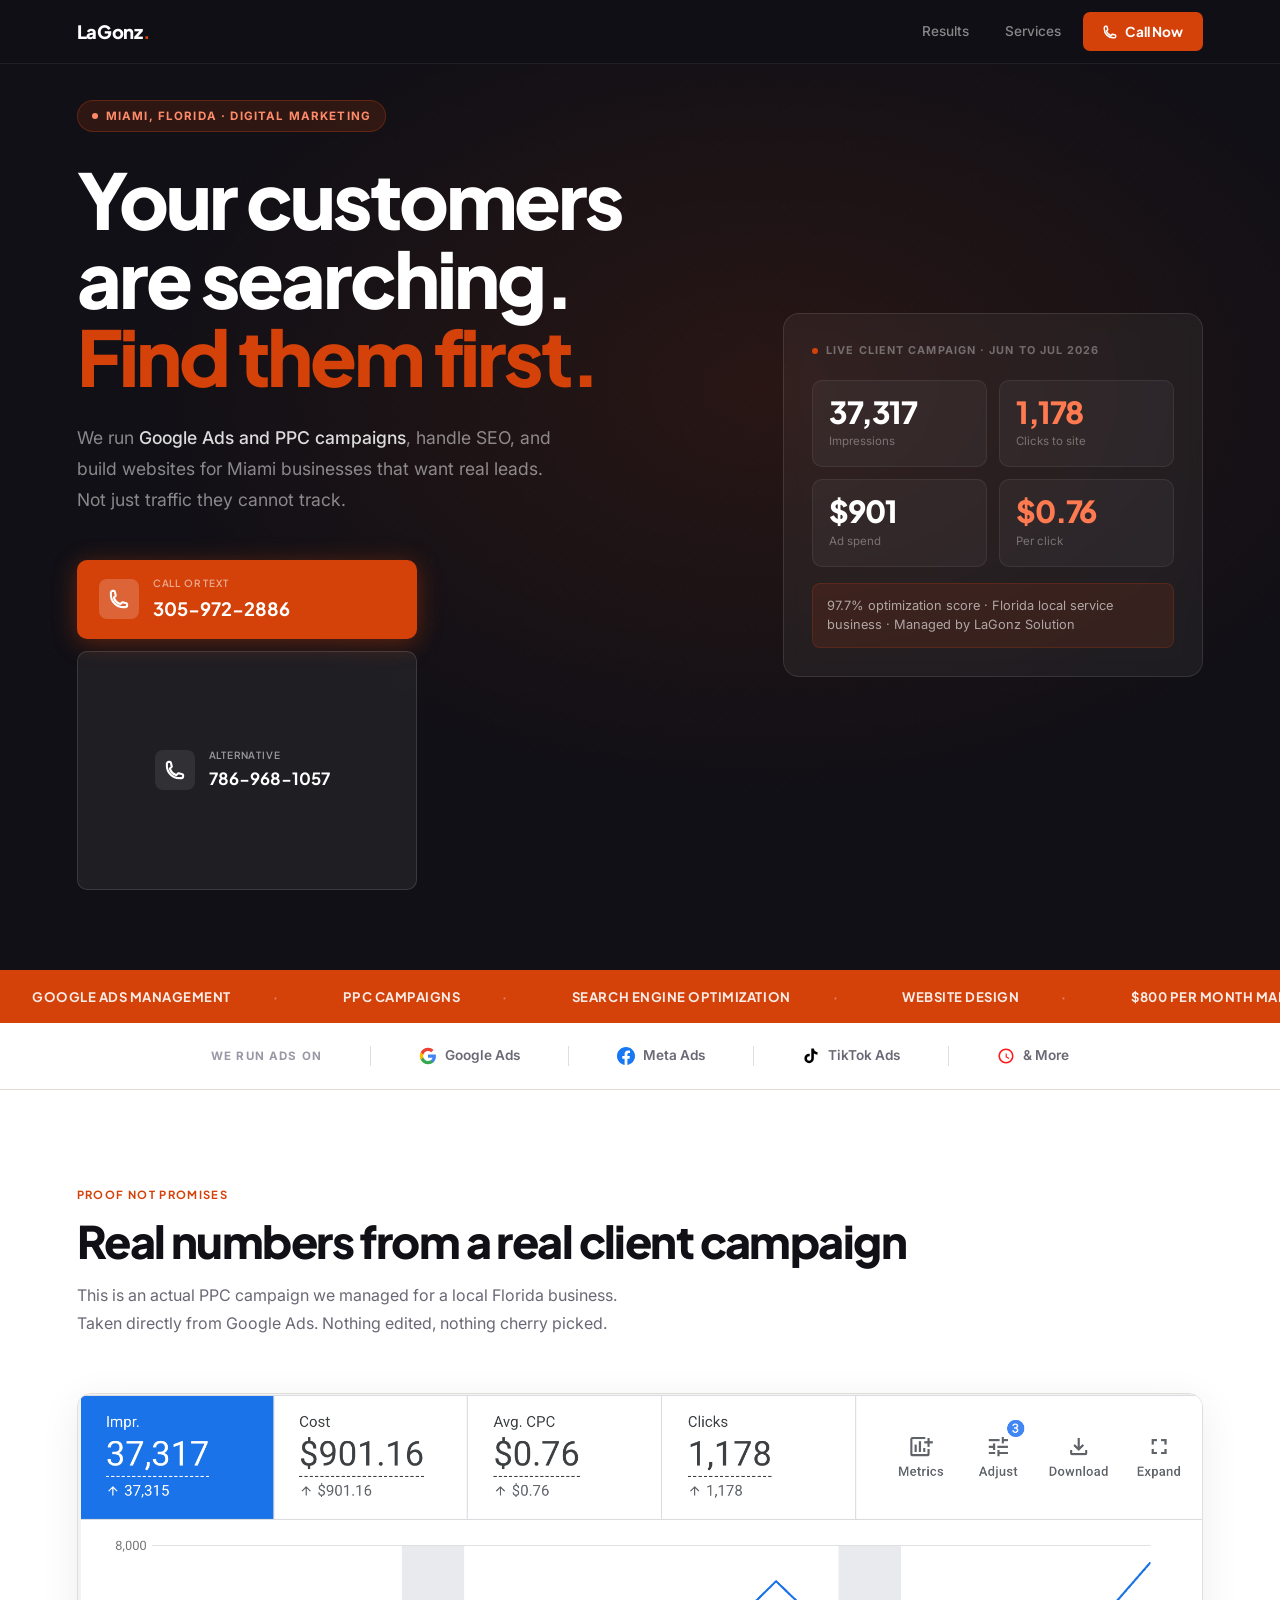
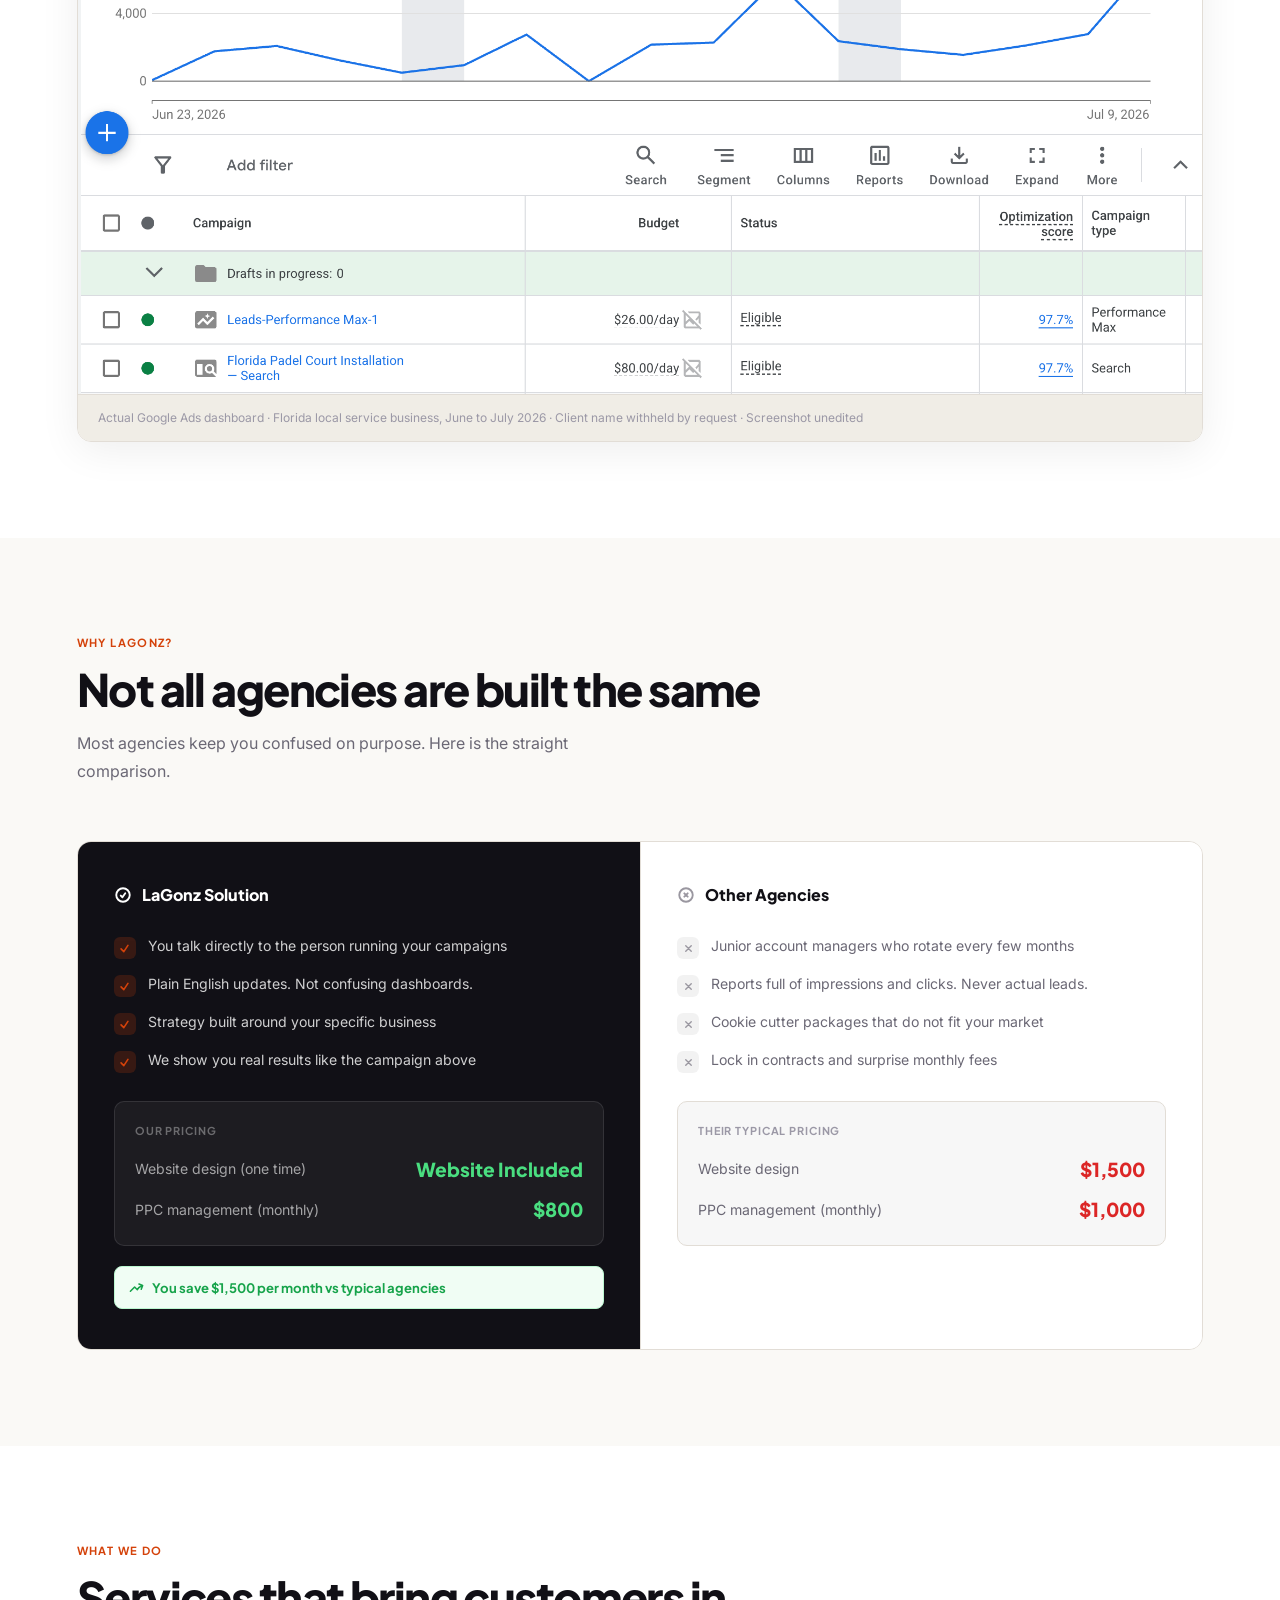
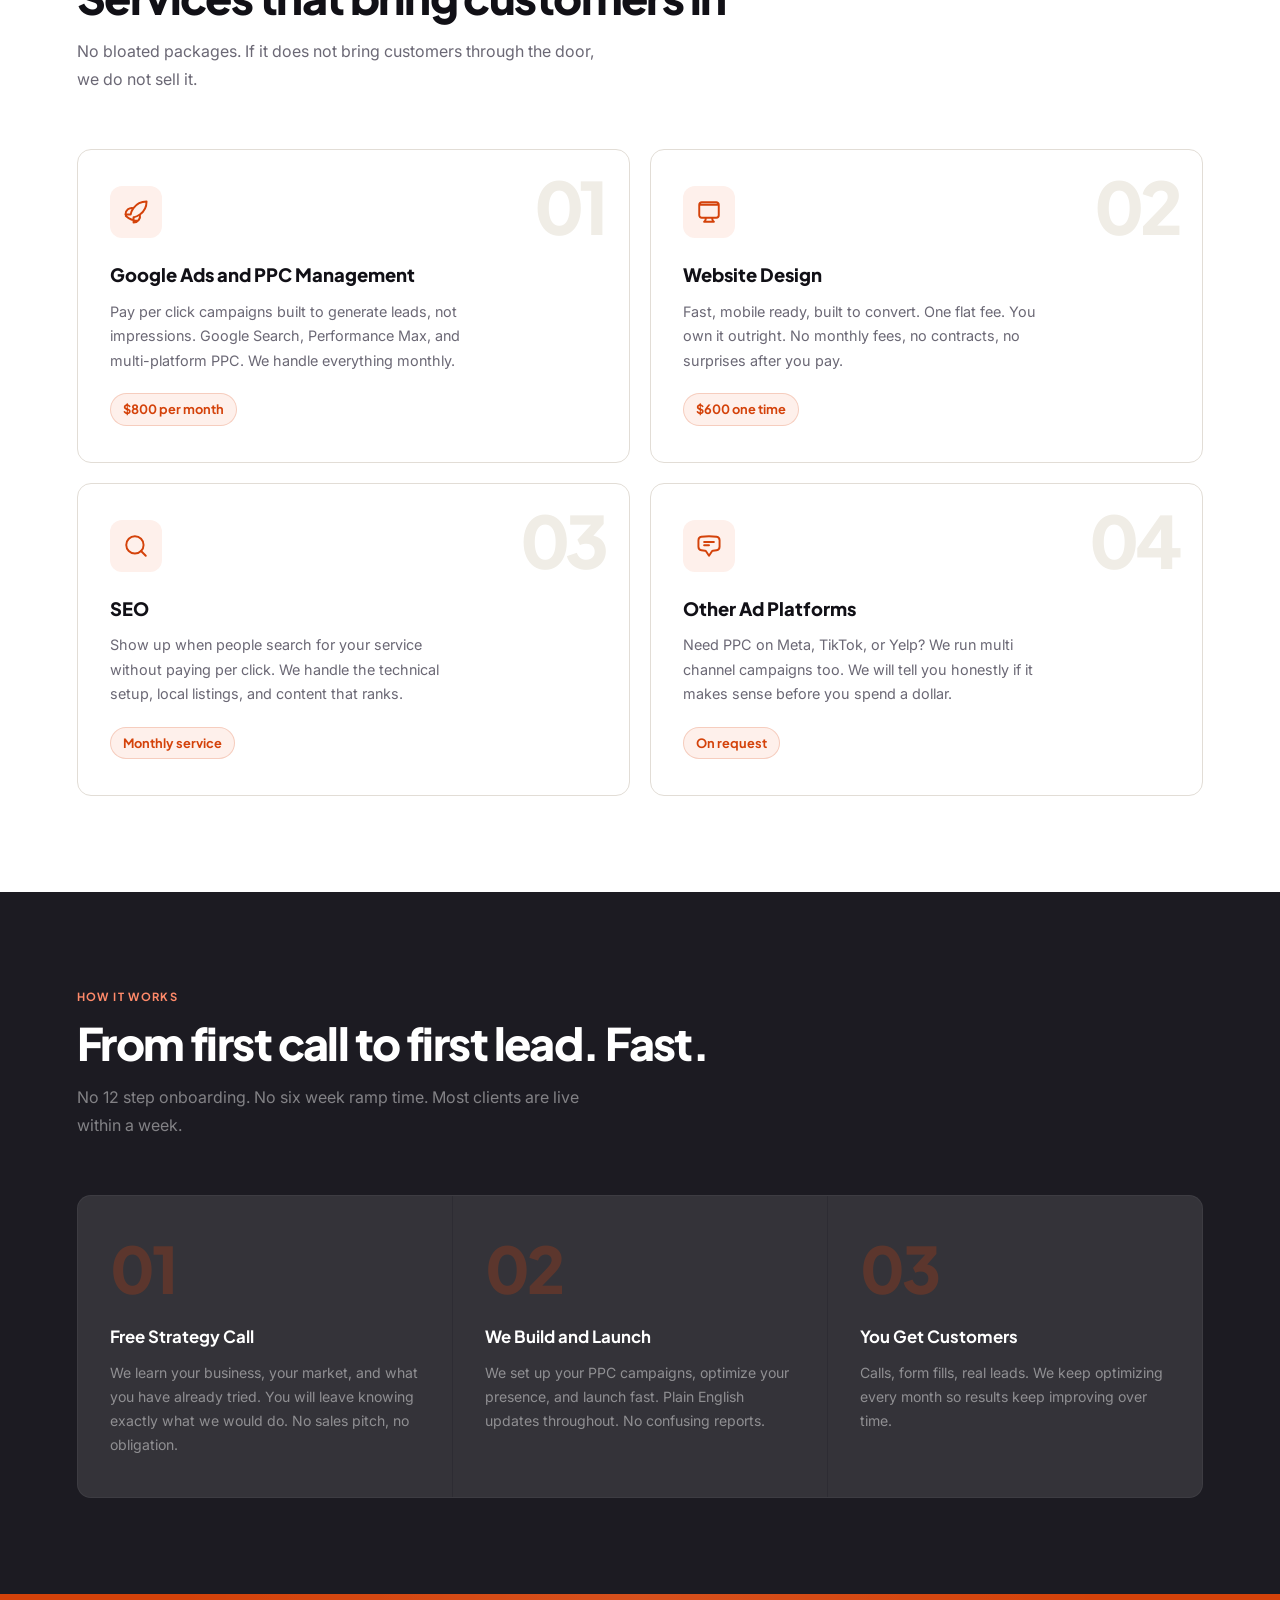
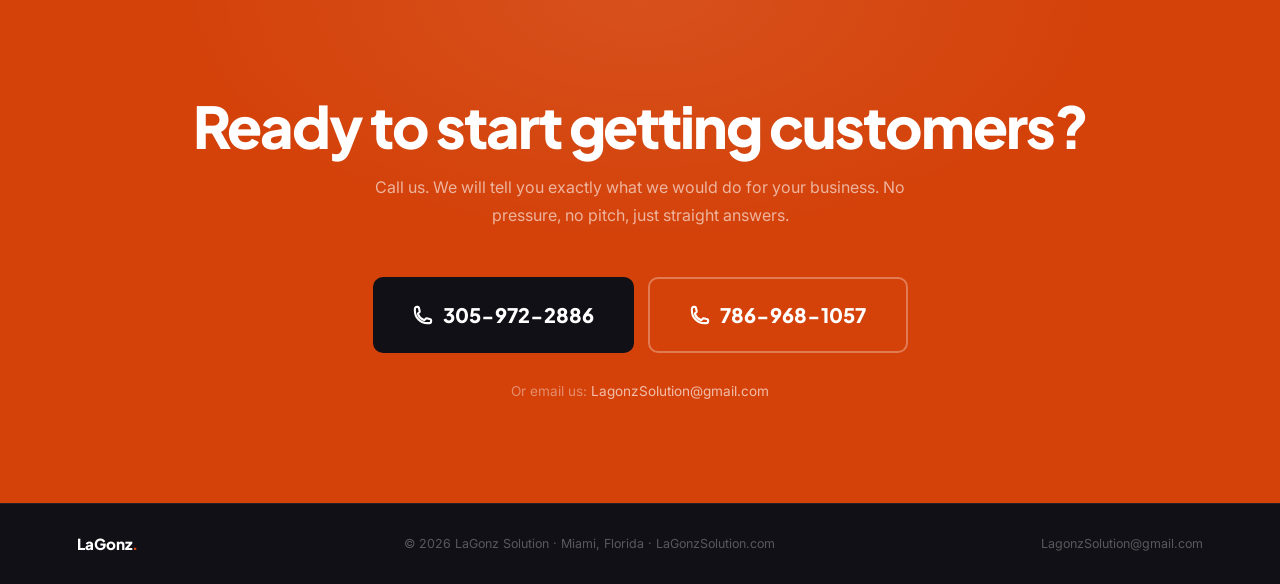
==== commit e7110afe: "Update pricing details in index.html" ====
--- a/index.html
+++ b/index.html
@@ -4,7 +4,7 @@
 <meta charset="UTF-8">
 <meta name="viewport" content="width=device-width, initial-scale=1.0">
 <title>LaGonz Solution | Google Ads, PPC and SEO | Miami, FL</title>
-<meta name="description" content="Miami PPC and Google Ads agency. Real results for local businesses. $500/mo management. $600 one-time website.">
+<meta name="description" content="Miami PPC and Google Ads agency. Real results for local businesses. $800/mo management.  Website Included.">
 <link rel="preconnect" href="https://fonts.googleapis.com">
 <link rel="preconnect" href="https://fonts.gstatic.com" crossorigin>
 <link href="https://fonts.googleapis.com/css2?family=Plus+Jakarta+Sans:wght@400;500;600;700;800;900&family=Inter:wght@400;500&display=swap" rel="stylesheet">
@@ -388,16 +388,16 @@
     <span class="marquee-item">PPC Campaigns</span>
     <span class="marquee-item">Search Engine Optimization</span>
     <span class="marquee-item">Website Design</span>
-    <span class="marquee-item">$500 per Month Management</span>
-    <span class="marquee-item">$600 One Time Website</span>
+    <span class="marquee-item">$800 per Month Management</span>
+    <span class="marquee-item"> Website Included</span>
     <span class="marquee-item">Miami Florida</span>
     <span class="marquee-item">Real Results</span>
     <span class="marquee-item">Google Ads Management</span>
     <span class="marquee-item">PPC Campaigns</span>
     <span class="marquee-item">Search Engine Optimization</span>
     <span class="marquee-item">Website Design</span>
-    <span class="marquee-item">$500 per Month Management</span>
-    <span class="marquee-item">$600 One Time Website</span>
+    <span class="marquee-item">$800 per Month Management</span>
+    <span class="marquee-item"> Website Included</span>
     <span class="marquee-item">Miami Florida</span>
     <span class="marquee-item">Real Results</span>
   </div>
@@ -461,8 +461,8 @@
         </div>
         <div class="price-box">
           <div class="price-box-label">Our Pricing</div>
-          <div class="price-line"><span class="pl-name">Website design (one time)</span><span class="pl-val">$600</span></div>
-          <div class="price-line"><span class="pl-name">PPC management (monthly)</span><span class="pl-val">$500</span></div>
+          <div class="price-line"><span class="pl-name">Website design (one time)</span><span class="pl-val">Website Included</span></div>
+          <div class="price-line"><span class="pl-name">PPC management (monthly)</span><span class="pl-val">$800</span></div>
         </div>
         <div class="save-badge">
           <svg width="15" height="15" fill="none" viewBox="0 0 24 24" stroke="currentColor" stroke-width="2.5"><path stroke-linecap="round" stroke-linejoin="round" d="M2.25 18L9 11.25l4.306 4.307a11.95 11.95 0 015.814-5.519l2.74-1.22m0 0l-5.94-2.28m5.94 2.28l-2.28 5.941"/></svg>
@@ -502,7 +502,7 @@
         <div class="svc-ico"><svg width="26" height="26" fill="none" viewBox="0 0 24 24" stroke="currentColor" stroke-width="1.8"><path stroke-linecap="round" stroke-linejoin="round" d="M15.59 14.37a6 6 0 01-5.84 7.38v-4.82m5.84-2.56a14.98 14.98 0 006.16-12.12A14.98 14.98 0 009.631 8.41m5.96 5.96a14.926 14.926 0 01-5.841 2.58m-.119-8.54a6 6 0 00-7.381 5.84h4.818m2.563-5.84a14.927 14.927 0 00-2.57 5.84M2.62 15.662c2.87 2.58 6.49 4.32 10.62 4.32"/></svg></div>
         <h3>Google Ads and PPC Management</h3>
         <p>Pay per click campaigns built to generate leads, not impressions. Google Search, Performance Max, and multi-platform PPC. We handle everything monthly.</p>
-        <span class="svc-price">$500 per month</span>
+        <span class="svc-price">$800 per month</span>
       </div>
       <div class="svc">
         <div class="svc-num">02</div>
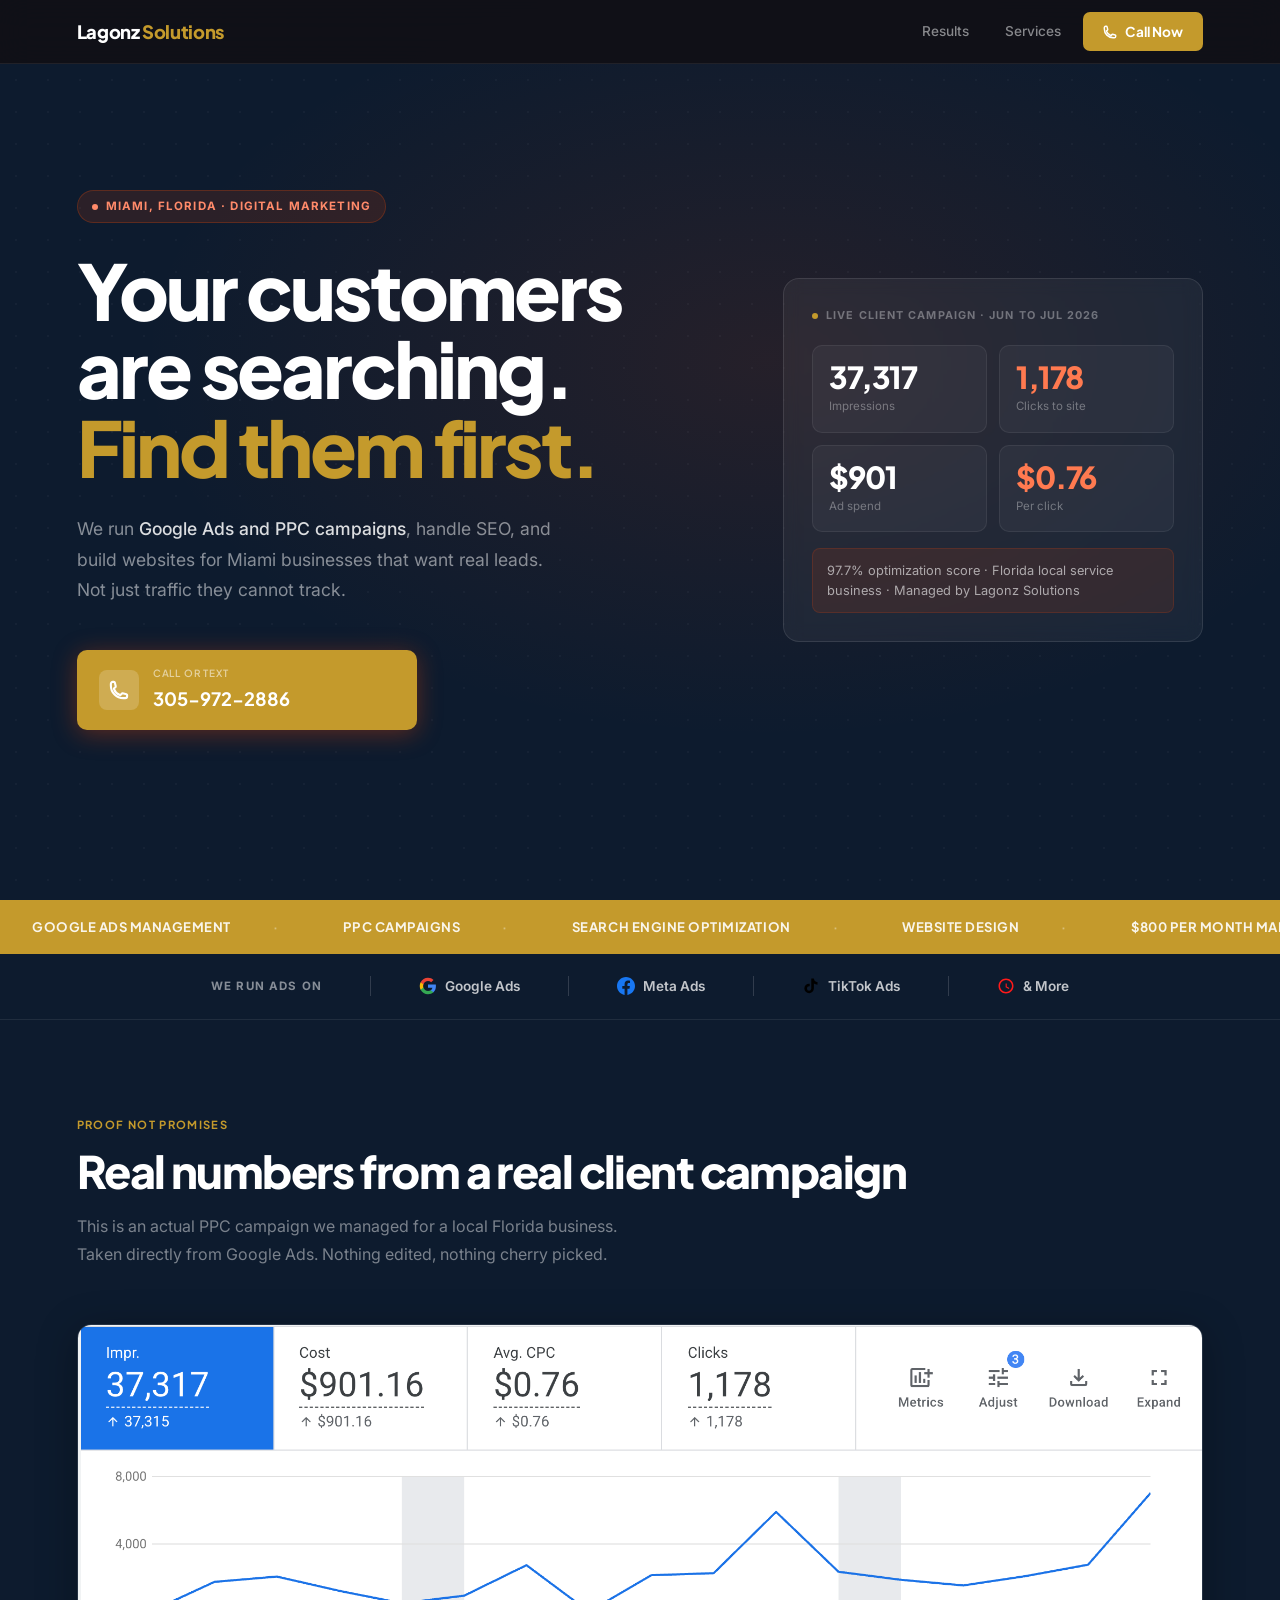
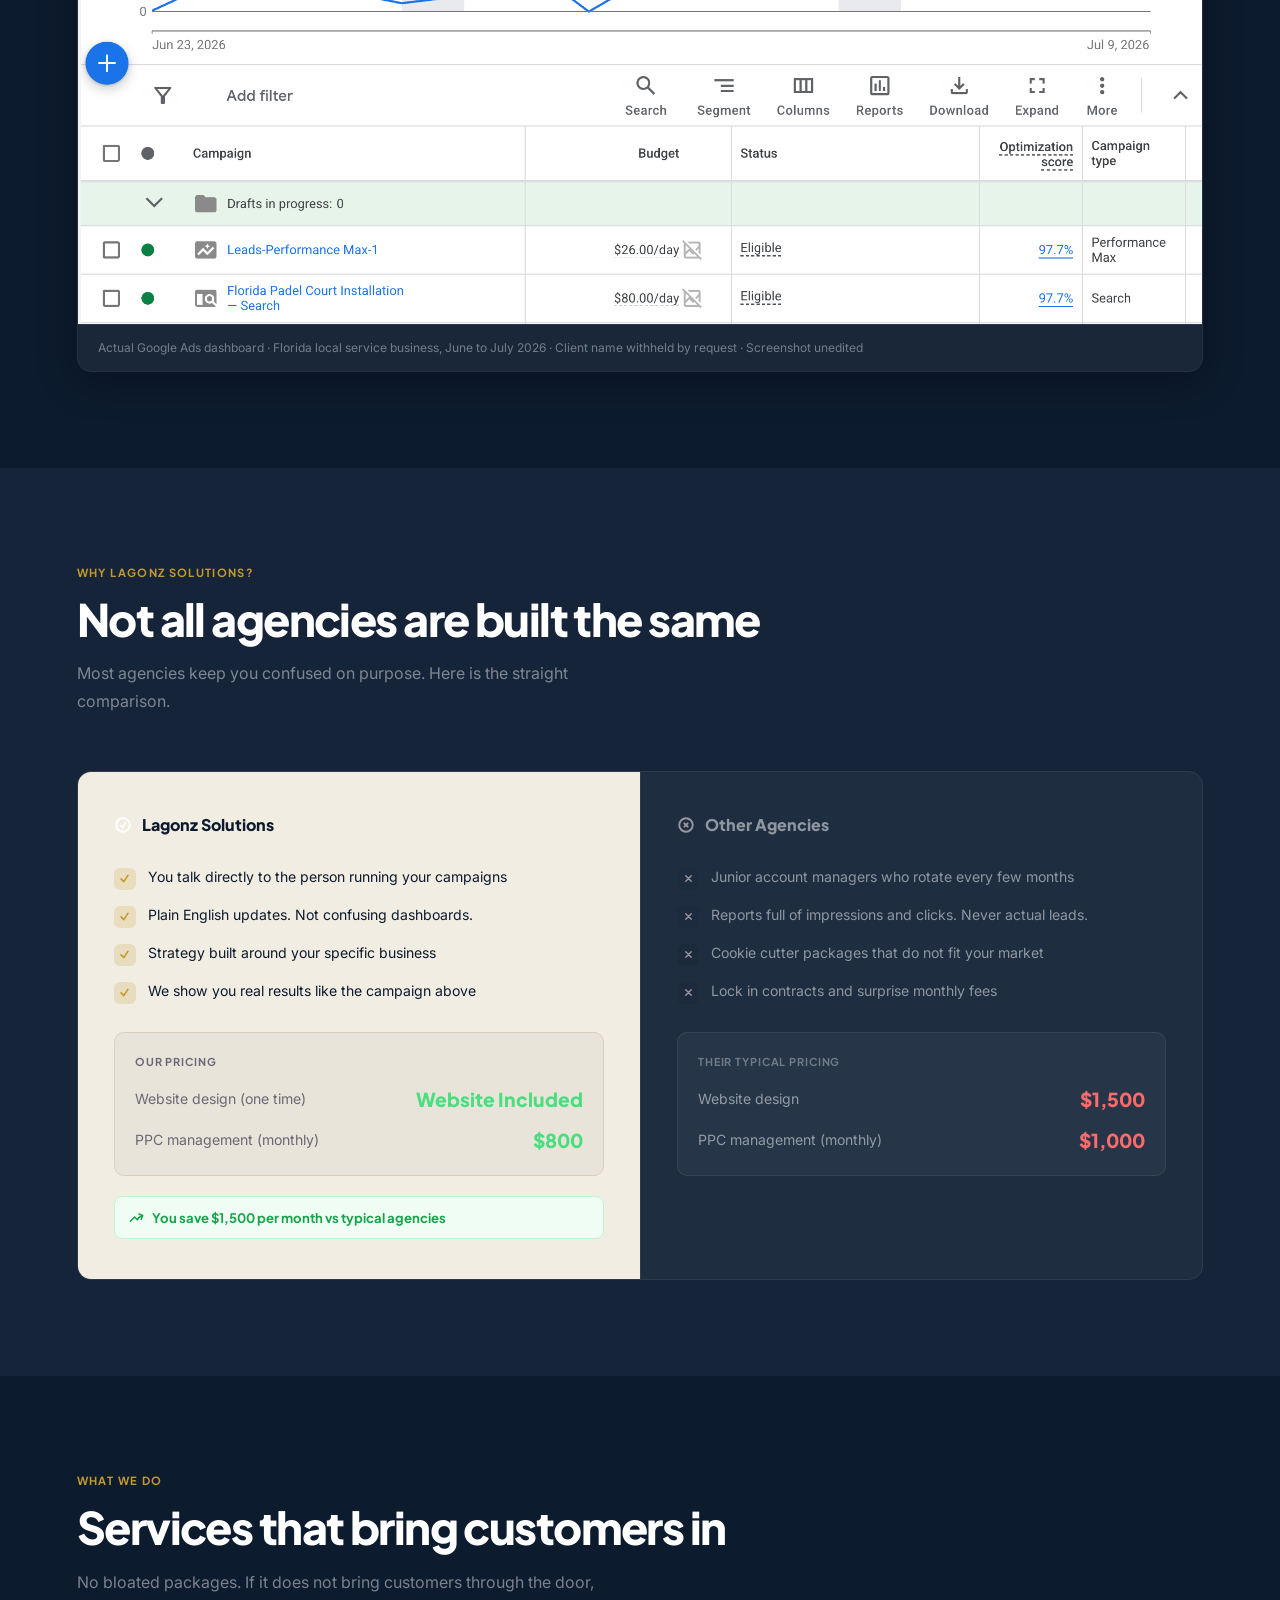
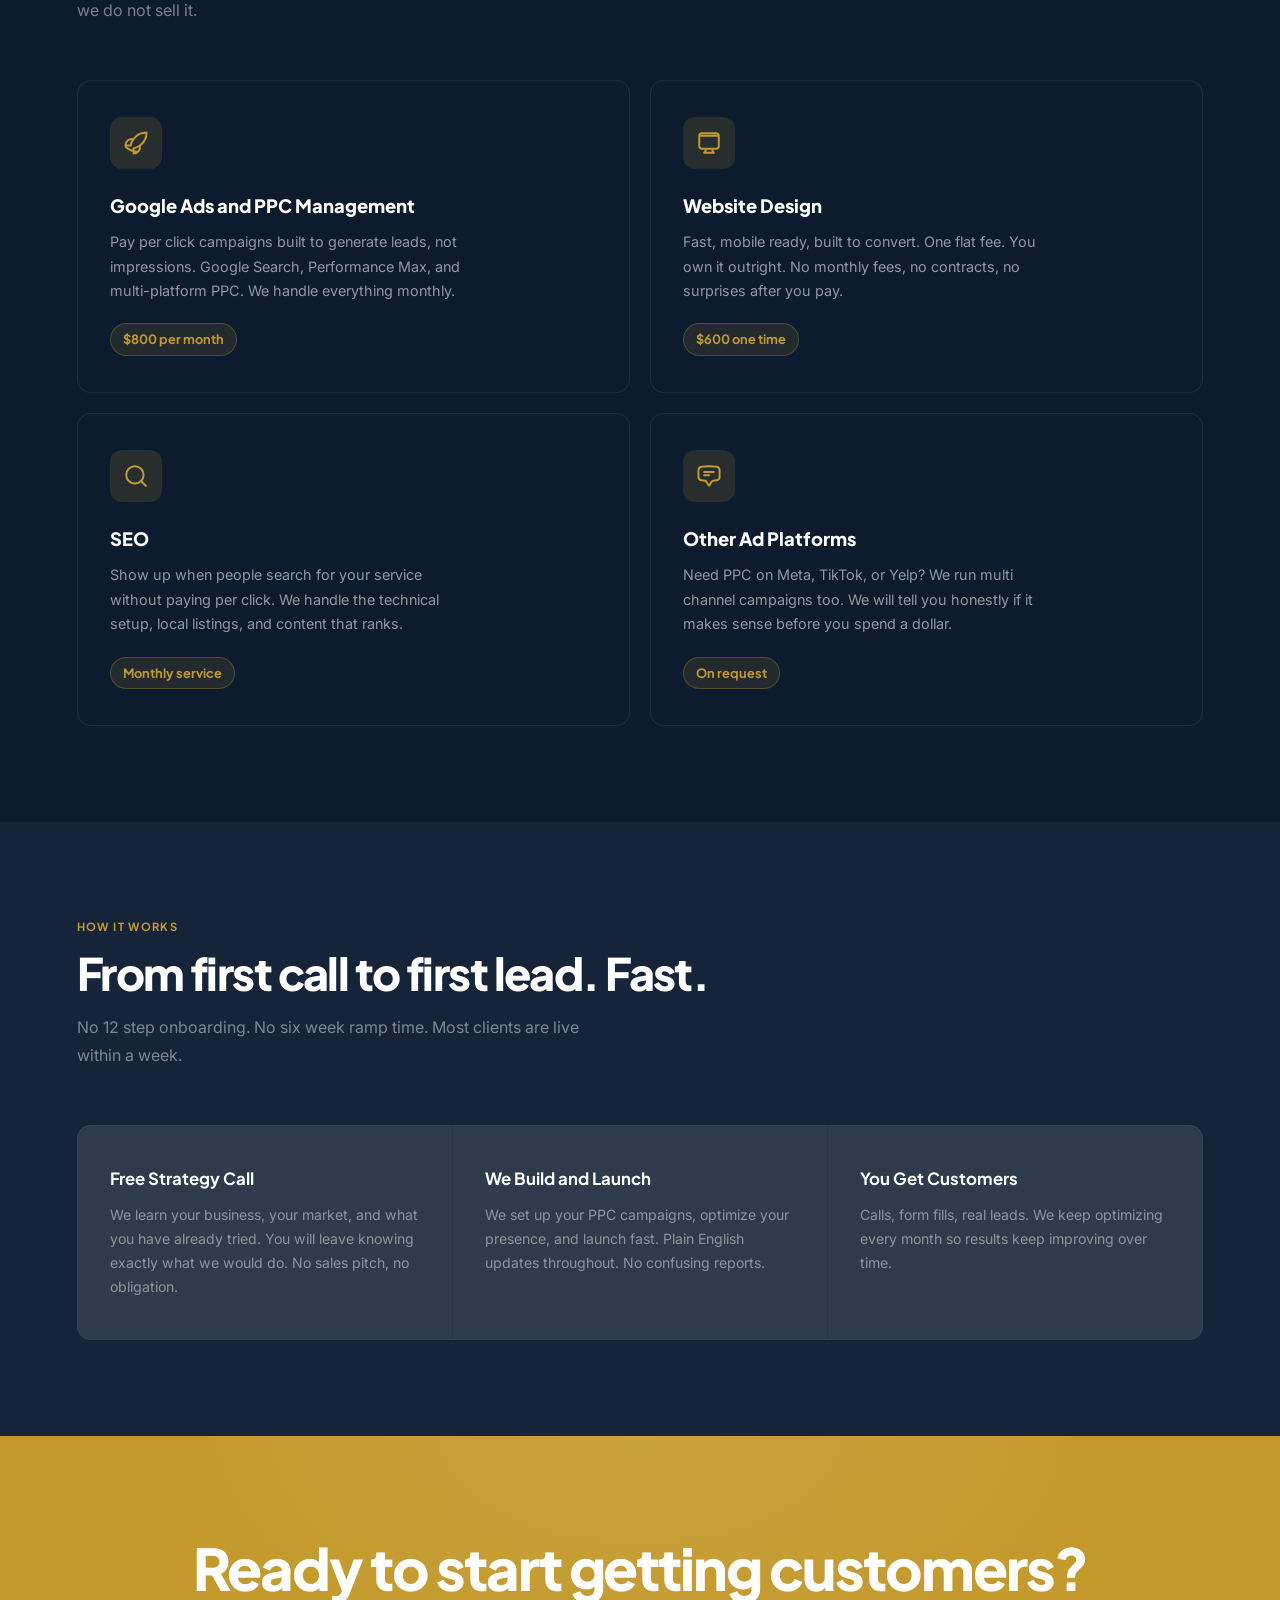
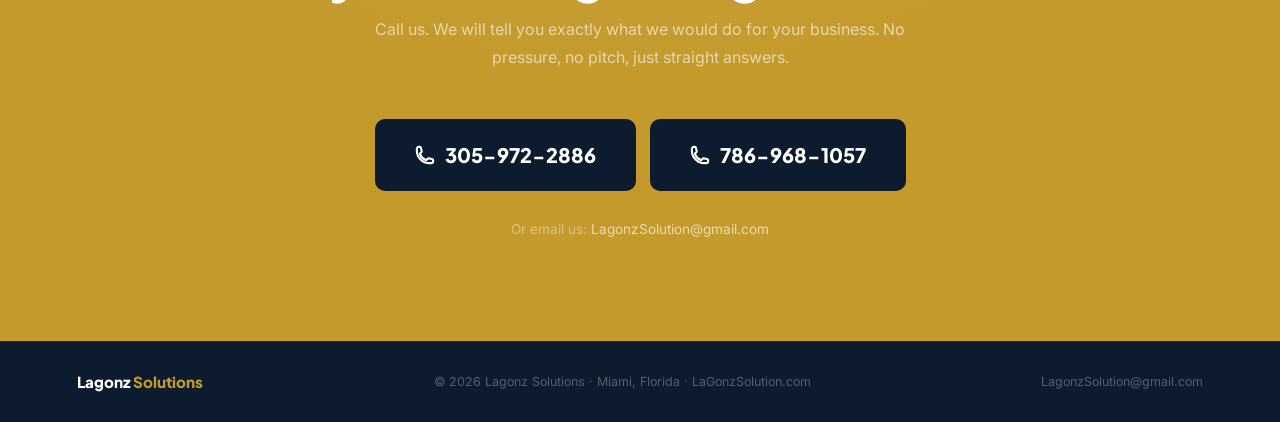
==== commit fa072aef: "Rename index-3.html to index.html" ====
--- a/index.html
+++ b/index.html
@@ -3,7 +3,7 @@
 <head>
 <meta charset="UTF-8">
 <meta name="viewport" content="width=device-width, initial-scale=1.0">
-<title>LaGonz Solution | Google Ads, PPC and SEO | Miami, FL</title>
+<title>Lagonz Solutions | Google Ads, PPC and SEO | Miami, FL</title>
 <meta name="description" content="Miami PPC and Google Ads agency. Real results for local businesses. $800/mo management.  Website Included.">
 <link rel="preconnect" href="https://fonts.googleapis.com">
 <link rel="preconnect" href="https://fonts.gstatic.com" crossorigin>
@@ -11,17 +11,17 @@
 <style>
 *,*::before,*::after{box-sizing:border-box;margin:0;padding:0}
 :root{
-  --ink:#111016;
-  --ink2:#1C1B22;
+  --ink:#0D1B2E;
+  --ink2:#152438;
   --white:#FFFFFF;
-  --cream:#FAF9F6;
-  --cream2:#F0EDE6;
+  --cream:#F2EDE3;
+  --cream2:#E8E0D0;
   --mid:#6B6875;
   --muted:#9B98A6;
-  --bdr:#E2DDD6;
-  --red:#D4420A;
-  --red2:#B83608;
-  --red-lt:#FEF0EB;
+  --bdr:#D8CFBE;
+  --red:#C49A2C;
+  --red2:#A8841E;
+  --red-lt:#F7F0DC;
   --green:#16A34A;
 }
 html{scroll-behavior:smooth}
@@ -137,19 +137,21 @@
 
 /* ── PLATFORM STRIP ── */
 .platform-strip{
-  background:var(--white);border-bottom:1px solid var(--bdr);
+  background:var(--ink);border-bottom:1px solid rgba(255,255,255,.08);
   padding:22px 6vw;
   display:flex;align-items:center;justify-content:center;gap:48px;flex-wrap:wrap;
 }
-.plat-label{font-size:.72rem;font-weight:700;letter-spacing:.1em;text-transform:uppercase;color:var(--muted)}
-.plat-divider{width:1px;height:20px;background:var(--bdr)}
-.plat-item{display:flex;align-items:center;gap:8px;color:var(--mid);font-size:.85rem;font-weight:600}
+.plat-label{font-size:.72rem;font-weight:700;letter-spacing:.1em;text-transform:uppercase;color:rgba(255,255,255,.5)}
+.plat-divider{width:1px;height:20px;background:rgba(255,255,255,.15)}
+.plat-item{display:flex;align-items:center;gap:8px;color:rgba(255,255,255,.75);font-size:.85rem;font-weight:600}
 .plat-item svg{flex-shrink:0}
 
 /* ── SECTIONS ── */
 .sec{padding:96px 6vw}
 .sec.dark{background:var(--ink2)}
-.sec.white{background:var(--white)}
+.sec.white{background:var(--ink)}
+.sec.white .sh{color:#fff}
+.sec.white .sp{color:rgba(255,255,255,.45)}
 .sec.cream{background:var(--cream)}
 .w{max-width:1160px;margin:0 auto}
 .ey{
@@ -157,7 +159,7 @@
   color:var(--red);margin-bottom:12px;
   font-family:'Plus Jakarta Sans',sans-serif;
 }
-.sec.dark .ey{color:#FF8A6A}
+.sec.dark .ey{color:var(--red)}
 .sh{
   font-family:'Plus Jakarta Sans',sans-serif;
   font-size:clamp(2rem,3.5vw,3rem);font-weight:900;letter-spacing:-.035em;line-height:1.1;
@@ -169,46 +171,48 @@
 
 /* ── PROOF ── */
 .proof-wrap{
-  border:1px solid var(--bdr);border-radius:14px;overflow:hidden;
-  box-shadow:0 8px 40px rgba(0,0,0,.07);
+  border:1px solid rgba(255,255,255,.1);border-radius:14px;overflow:hidden;
+  box-shadow:0 8px 40px rgba(0,0,0,.3);
 }
 .proof-wrap img{width:100%;display:block}
 .proof-cap{
-  padding:14px 20px;background:var(--cream2);
-  font-size:.75rem;color:var(--muted);border-top:1px solid var(--bdr);line-height:1.5;
+  padding:14px 20px;background:rgba(255,255,255,.05);
+  font-size:.75rem;color:rgba(255,255,255,.4);border-top:1px solid rgba(255,255,255,.08);line-height:1.5;
 }
 
 /* ── COMPARE ── */
-.compare{display:grid;grid-template-columns:1fr 1fr;border-radius:14px;overflow:hidden;border:1px solid var(--bdr)}
-.col-us{background:var(--ink);padding:40px 36px}
-.col-them{background:var(--white);padding:40px 36px;border-left:1px solid var(--bdr)}
+.compare{display:grid;grid-template-columns:1fr 1fr;border-radius:14px;overflow:hidden;border:1px solid rgba(255,255,255,.1)}
+.col-us{background:var(--cream);padding:40px 36px}
+.col-them{background:rgba(255,255,255,.04);padding:40px 36px;border-left:1px solid rgba(255,255,255,.08)}
 .col-head{
   font-family:'Plus Jakarta Sans',sans-serif;font-weight:800;font-size:1rem;
   margin-bottom:28px;display:flex;align-items:center;gap:10px;
 }
-.col-us .col-head{color:#fff}
-.col-them .col-head{color:var(--ink)}
+.col-us .col-head{color:var(--ink)}
+.col-them .col-head{color:rgba(255,255,255,.5)}
 .compare-rows{display:flex;flex-direction:column;gap:14px}
 .crow{display:flex;align-items:flex-start;gap:12px;font-size:.88rem;line-height:1.55}
-.col-us .crow{color:rgba(255,255,255,.8)}
-.col-them .crow{color:var(--mid)}
+.col-us .crow{color:var(--ink)}
+.col-them .crow{color:rgba(255,255,255,.5)}
 .ck{width:22px;height:22px;border-radius:6px;flex-shrink:0;display:grid;place-items:center;margin-top:2px}
-.ck.y{background:rgba(212,66,10,.2)}
+.ck.y{background:rgba(196,154,44,.2)}
 .ck.n{background:rgba(0,0,0,.05)}
 .price-box{
   margin-top:28px;padding:20px;border-radius:10px;
 }
-.col-us .price-box{background:rgba(255,255,255,.05);border:1px solid rgba(255,255,255,.1)}
-.col-them .price-box{background:rgba(0,0,0,.03);border:1px solid var(--bdr)}
+.col-us .price-box{background:rgba(0,0,0,.04);border:1px solid var(--bdr)}
+.col-them .price-box{background:rgba(255,255,255,.04);border:1px solid rgba(255,255,255,.08)}
 .price-box-label{font-size:.68rem;font-weight:700;letter-spacing:.08em;text-transform:uppercase;color:rgba(255,255,255,.35);margin-bottom:14px;font-family:'Plus Jakarta Sans',sans-serif}
-.col-them .price-box-label{color:var(--muted)}
+.col-us .price-box-label{color:var(--mid)}
+.col-them .price-box-label{color:rgba(255,255,255,.35)}
 .price-line{display:flex;justify-content:space-between;align-items:center;margin-bottom:10px}
 .price-line:last-child{margin-bottom:0}
 .pl-name{font-size:.88rem;color:rgba(255,255,255,.6)}
-.col-them .pl-name{color:var(--mid)}
+.col-us .pl-name{color:var(--mid)}
+.col-them .pl-name{color:rgba(255,255,255,.5)}
 .pl-val{font-family:'Plus Jakarta Sans',sans-serif;font-weight:800;font-size:1.2rem}
 .col-us .pl-val{color:#4ADE80}
-.col-them .pl-val{color:#DC2626}
+.col-them .pl-val{color:#FF6B6B}
 .save-badge{
   margin-top:20px;display:flex;align-items:center;gap:8px;
   background:#F0FDF4;color:#16A34A;
@@ -223,12 +227,12 @@
   gap:20px;
 }
 .svc{
-  background:var(--white);border:1px solid var(--bdr);
+  background:var(--ink);border:1px solid rgba(255,255,255,.08);
   border-radius:14px;padding:36px 32px;
   transition:transform .2s,box-shadow .2s;
   position:relative;overflow:hidden;
 }
-.svc:hover{transform:translateY(-4px);box-shadow:0 16px 48px rgba(0,0,0,.1)}
+.svc:hover{transform:translateY(-4px);box-shadow:0 16px 48px rgba(0,0,0,.4)}
 .svc::after{
   content:'';position:absolute;top:0;left:0;right:0;height:3px;
   background:var(--red);transform:scaleX(0);transform-origin:left;
@@ -243,16 +247,16 @@
 }
 .svc:hover .svc-num{color:rgba(212,66,10,.08)}
 .svc-ico{
-  width:52px;height:52px;border-radius:12px;background:var(--red-lt);
+  width:52px;height:52px;border-radius:12px;background:rgba(196,154,44,.15);
   display:grid;place-items:center;margin-bottom:22px;color:var(--red);
 }
-.svc h3{font-family:'Plus Jakarta Sans',sans-serif;font-weight:800;font-size:1.15rem;margin-bottom:10px;color:var(--ink)}
-.svc p{font-size:.9rem;color:var(--mid);line-height:1.7;max-width:360px}
+.svc h3{font-family:'Plus Jakarta Sans',sans-serif;font-weight:800;font-size:1.15rem;margin-bottom:10px;color:#fff}
+.svc p{font-size:.9rem;color:rgba(255,255,255,.55);line-height:1.7;max-width:360px}
 .svc-price{
   display:inline-flex;align-items:center;gap:6px;
   margin-top:20px;font-family:'Plus Jakarta Sans',sans-serif;font-weight:700;font-size:.8rem;
-  color:var(--red);background:var(--red-lt);
-  padding:5px 12px;border-radius:100px;border:1px solid rgba(212,66,10,.2);
+  color:var(--red);background:rgba(196,154,44,.12);
+  padding:5px 12px;border-radius:100px;border:1px solid rgba(196,154,44,.3);
 }
 
 /* ── HOW IT WORKS ── */
@@ -323,7 +327,7 @@
   .svc-grid{grid-template-columns:1fr}
   .steps{grid-template-columns:1fr}
   .compare{grid-template-columns:1fr}
-  .col-them{border-left:none;border-top:1px solid var(--bdr)}
+  .col-them{border-left:none;border-top:1px solid rgba(255,255,255,.08)}
 }
 @media(max-width:540px){
   .cta-btns{flex-direction:column;align-items:center}
@@ -339,7 +343,7 @@
 
 <!-- NAV -->
 <nav>
-  <a href="#" class="logo">LaGonz<em>.</em></a>
+  <a href="#" class="logo">Lagonz <em>Solutions</em></a>
   <div class="nav-r">
     <a href="#proof" class="nav-lk">Results</a>
     <a href="#services" class="nav-lk">Services</a>
@@ -362,10 +366,6 @@
           <span class="btn-ico"><svg class="ph" width="20" height="20" fill="none" viewBox="0 0 24 24" stroke="currentColor" stroke-width="2.5"><path stroke-linecap="round" stroke-linejoin="round" d="M2.25 6.75c0 8.284 6.716 15 15 15h2.25a2.25 2.25 0 002.25-2.25v-1.372c0-.516-.351-.966-.852-1.091l-4.423-1.106c-.44-.11-.902.055-1.173.417l-.97 1.293c-.282.376-.769.542-1.21.38a12.035 12.035 0 01-7.143-7.143c-.162-.441.004-.928.38-1.21l1.293-.97c.363-.271.527-.734.417-1.173L6.963 3.102a1.125 1.125 0 00-1.091-.852H4.5A2.25 2.25 0 002.25 4.5v2.25z"/></svg></span>
           <span><span class="btn-lbl">Call or Text</span>305-972-2886</span>
         </a>
-        <a href="tel:+17869681057" class="hbtn sec">
-          <span class="btn-ico"><svg class="ph" width="20" height="20" fill="none" viewBox="0 0 24 24" stroke="currentColor" stroke-width="2.5"><path stroke-linecap="round" stroke-linejoin="round" d="M2.25 6.75c0 8.284 6.716 15 15 15h2.25a2.25 2.25 0 002.25-2.25v-1.372c0-.516-.351-.966-.852-1.091l-4.423-1.106c-.44-.11-.902.055-1.173.417l-.97 1.293c-.282.376-.769.542-1.21.38a12.035 12.035 0 01-7.143-7.143c-.162-.441.004-.928.38-1.21l1.293-.97c.363-.271.527-.734.417-1.173L6.963 3.102a1.125 1.125 0 00-1.091-.852H4.5A2.25 2.25 0 002.25 4.5v2.25z"/></svg></span>
-          <span><span class="btn-lbl">Alternative</span>786-968-1057</span>
-        </a>
       </div>
     </div>
     <div class="hero-card">
@@ -376,7 +376,7 @@
         <div class="hcs"><div class="hcs-n">$901</div><div class="hcs-l">Ad spend</div></div>
         <div class="hcs"><div class="hcs-n red">$0.76</div><div class="hcs-l">Per click</div></div>
       </div>
-      <div class="hcard-note">97.7% optimization score &middot; Florida local service business &middot; Managed by LaGonz Solution</div>
+      <div class="hcard-note">97.7% optimization score &middot; Florida local service business &middot; Managed by Lagonz Solutions</div>
     </div>
   </div>
 </div>
@@ -442,22 +442,22 @@
 </section>
 
 <!-- WHY LAGONZ -->
-<section class="sec cream">
+<section class="sec dark">
   <div class="w">
-    <p class="ey">Why LaGonz?</p>
+    <p class="ey">Why Lagonz Solutions?</p>
     <h2 class="sh">Not all agencies are built the same</h2>
     <p class="sp">Most agencies keep you confused on purpose. Here is the straight comparison.</p>
     <div class="compare">
       <div class="col-us">
         <div class="col-head">
           <svg width="18" height="18" fill="none" viewBox="0 0 24 24" stroke="white" stroke-width="2.5"><path stroke-linecap="round" stroke-linejoin="round" d="M9 12.75L11.25 15 15 9.75M21 12a9 9 0 11-18 0 9 9 0 0118 0z"/></svg>
-          LaGonz Solution
+          Lagonz Solutions
         </div>
         <div class="compare-rows">
-          <div class="crow"><span class="ck y"><svg width="11" height="11" fill="none" viewBox="0 0 24 24" stroke="#D4420A" stroke-width="3.5"><path stroke-linecap="round" stroke-linejoin="round" d="M4.5 12.75l6 6 9-13.5"/></svg></span>You talk directly to the person running your campaigns</div>
-          <div class="crow"><span class="ck y"><svg width="11" height="11" fill="none" viewBox="0 0 24 24" stroke="#D4420A" stroke-width="3.5"><path stroke-linecap="round" stroke-linejoin="round" d="M4.5 12.75l6 6 9-13.5"/></svg></span>Plain English updates. Not confusing dashboards.</div>
-          <div class="crow"><span class="ck y"><svg width="11" height="11" fill="none" viewBox="0 0 24 24" stroke="#D4420A" stroke-width="3.5"><path stroke-linecap="round" stroke-linejoin="round" d="M4.5 12.75l6 6 9-13.5"/></svg></span>Strategy built around your specific business</div>
-          <div class="crow"><span class="ck y"><svg width="11" height="11" fill="none" viewBox="0 0 24 24" stroke="#D4420A" stroke-width="3.5"><path stroke-linecap="round" stroke-linejoin="round" d="M4.5 12.75l6 6 9-13.5"/></svg></span>We show you real results like the campaign above</div>
+          <div class="crow"><span class="ck y"><svg width="11" height="11" fill="none" viewBox="0 0 24 24" stroke="#C49A2C" stroke-width="3.5"><path stroke-linecap="round" stroke-linejoin="round" d="M4.5 12.75l6 6 9-13.5"/></svg></span>You talk directly to the person running your campaigns</div>
+          <div class="crow"><span class="ck y"><svg width="11" height="11" fill="none" viewBox="0 0 24 24" stroke="#C49A2C" stroke-width="3.5"><path stroke-linecap="round" stroke-linejoin="round" d="M4.5 12.75l6 6 9-13.5"/></svg></span>Plain English updates. Not confusing dashboards.</div>
+          <div class="crow"><span class="ck y"><svg width="11" height="11" fill="none" viewBox="0 0 24 24" stroke="#C49A2C" stroke-width="3.5"><path stroke-linecap="round" stroke-linejoin="round" d="M4.5 12.75l6 6 9-13.5"/></svg></span>Strategy built around your specific business</div>
+          <div class="crow"><span class="ck y"><svg width="11" height="11" fill="none" viewBox="0 0 24 24" stroke="#C49A2C" stroke-width="3.5"><path stroke-linecap="round" stroke-linejoin="round" d="M4.5 12.75l6 6 9-13.5"/></svg></span>We show you real results like the campaign above</div>
         </div>
         <div class="price-box">
           <div class="price-box-label">Our Pricing</div>
@@ -498,28 +498,24 @@
     <p class="sp">No bloated packages. If it does not bring customers through the door, we do not sell it.</p>
     <div class="svc-grid">
       <div class="svc">
-        <div class="svc-num">01</div>
         <div class="svc-ico"><svg width="26" height="26" fill="none" viewBox="0 0 24 24" stroke="currentColor" stroke-width="1.8"><path stroke-linecap="round" stroke-linejoin="round" d="M15.59 14.37a6 6 0 01-5.84 7.38v-4.82m5.84-2.56a14.98 14.98 0 006.16-12.12A14.98 14.98 0 009.631 8.41m5.96 5.96a14.926 14.926 0 01-5.841 2.58m-.119-8.54a6 6 0 00-7.381 5.84h4.818m2.563-5.84a14.927 14.927 0 00-2.57 5.84M2.62 15.662c2.87 2.58 6.49 4.32 10.62 4.32"/></svg></div>
         <h3>Google Ads and PPC Management</h3>
         <p>Pay per click campaigns built to generate leads, not impressions. Google Search, Performance Max, and multi-platform PPC. We handle everything monthly.</p>
         <span class="svc-price">$800 per month</span>
       </div>
       <div class="svc">
-        <div class="svc-num">02</div>
         <div class="svc-ico"><svg width="26" height="26" fill="none" viewBox="0 0 24 24" stroke="currentColor" stroke-width="1.8"><path stroke-linecap="round" stroke-linejoin="round" d="M9 17.25v1.007a3 3 0 01-.879 2.122L7.5 21h9l-.621-.621A3 3 0 0115 18.257V17.25m6-12V15a2.25 2.25 0 01-2.25 2.25H5.25A2.25 2.25 0 013 15V5.25m18 0A2.25 2.25 0 0018.75 3H5.25A2.25 2.25 0 003 5.25m18 0H3"/></svg></div>
         <h3>Website Design</h3>
         <p>Fast, mobile ready, built to convert. One flat fee. You own it outright. No monthly fees, no contracts, no surprises after you pay.</p>
         <span class="svc-price">$600 one time</span>
       </div>
       <div class="svc">
-        <div class="svc-num">03</div>
         <div class="svc-ico"><svg width="26" height="26" fill="none" viewBox="0 0 24 24" stroke="currentColor" stroke-width="1.8"><circle cx="11" cy="11" r="8"/><path stroke-linecap="round" stroke-linejoin="round" d="M21 21l-4.35-4.35"/></svg></div>
         <h3>SEO</h3>
         <p>Show up when people search for your service without paying per click. We handle the technical setup, local listings, and content that ranks.</p>
         <span class="svc-price">Monthly service</span>
       </div>
       <div class="svc">
-        <div class="svc-num">04</div>
         <div class="svc-ico"><svg width="26" height="26" fill="none" viewBox="0 0 24 24" stroke="currentColor" stroke-width="1.8"><path stroke-linecap="round" stroke-linejoin="round" d="M7.5 8.25h9m-9 3H12m-9.75 1.51c0 1.6 1.123 2.994 2.707 3.227 1.129.166 2.27.293 3.423.379.35.026.67.21.865.501L12 21l2.755-4.133a1.14 1.14 0 01.865-.501 48.172 48.172 0 003.423-.379c1.584-.233 2.707-1.626 2.707-3.228V6.741c0-1.602-1.123-2.995-2.707-3.228A48.394 48.394 0 0012 3c-2.392 0-4.744.175-7.043.513C3.373 3.746 2.25 5.14 2.25 6.741v6.018z"/></svg></div>
         <h3>Other Ad Platforms</h3>
         <p>Need PPC on Meta, TikTok, or Yelp? We run multi channel campaigns too. We will tell you honestly if it makes sense before you spend a dollar.</p>
@@ -537,17 +533,14 @@
     <p class="sp">No 12 step onboarding. No six week ramp time. Most clients are live within a week.</p>
     <div class="steps">
       <div class="step">
-        <div class="step-n">01</div>
         <h3>Free Strategy Call</h3>
         <p>We learn your business, your market, and what you have already tried. You will leave knowing exactly what we would do. No sales pitch, no obligation.</p>
       </div>
       <div class="step">
-        <div class="step-n">02</div>
         <h3>We Build and Launch</h3>
         <p>We set up your PPC campaigns, optimize your presence, and launch fast. Plain English updates throughout. No confusing reports.</p>
       </div>
       <div class="step">
-        <div class="step-n">03</div>
         <h3>You Get Customers</h3>
         <p>Calls, form fills, real leads. We keep optimizing every month so results keep improving over time.</p>
       </div>
@@ -565,7 +558,7 @@
         <svg class="ph" width="20" height="20" fill="none" viewBox="0 0 24 24" stroke="currentColor" stroke-width="2.5"><path stroke-linecap="round" stroke-linejoin="round" d="M2.25 6.75c0 8.284 6.716 15 15 15h2.25a2.25 2.25 0 002.25-2.25v-1.372c0-.516-.351-.966-.852-1.091l-4.423-1.106c-.44-.11-.902.055-1.173.417l-.97 1.293c-.282.376-.769.542-1.21.38a12.035 12.035 0 01-7.143-7.143c-.162-.441.004-.928.38-1.21l1.293-.97c.363-.271.527-.734.417-1.173L6.963 3.102a1.125 1.125 0 00-1.091-.852H4.5A2.25 2.25 0 002.25 4.5v2.25z"/></svg>
         305-972-2886
       </a>
-      <a href="tel:+17869681057" class="cbtn g">
+      <a href="tel:+17869681057" class="cbtn d">
         <svg class="ph" width="20" height="20" fill="none" viewBox="0 0 24 24" stroke="currentColor" stroke-width="2.5"><path stroke-linecap="round" stroke-linejoin="round" d="M2.25 6.75c0 8.284 6.716 15 15 15h2.25a2.25 2.25 0 002.25-2.25v-1.372c0-.516-.351-.966-.852-1.091l-4.423-1.106c-.44-.11-.902.055-1.173.417l-.97 1.293c-.282.376-.769.542-1.21.38a12.035 12.035 0 01-7.143-7.143c-.162-.441.004-.928.38-1.21l1.293-.97c.363-.271.527-.734.417-1.173L6.963 3.102a1.125 1.125 0 00-1.091-.852H4.5A2.25 2.25 0 002.25 4.5v2.25z"/></svg>
         786-968-1057
       </a>
@@ -576,8 +569,8 @@
 
 <!-- FOOTER -->
 <footer>
-  <a href="#" class="f-logo">LaGonz<em>.</em></a>
-  <p>&copy; 2026 LaGonz Solution &middot; Miami, Florida &middot; LaGonzSolution.com</p>
+  <a href="#" class="f-logo">Lagonz <em>Solutions</em></a>
+  <p>&copy; 2026 Lagonz Solutions &middot; Miami, Florida &middot; LaGonzSolution.com</p>
   <a href="mailto:LagonzSolution@gmail.com">LagonzSolution@gmail.com</a>
 </footer>
 
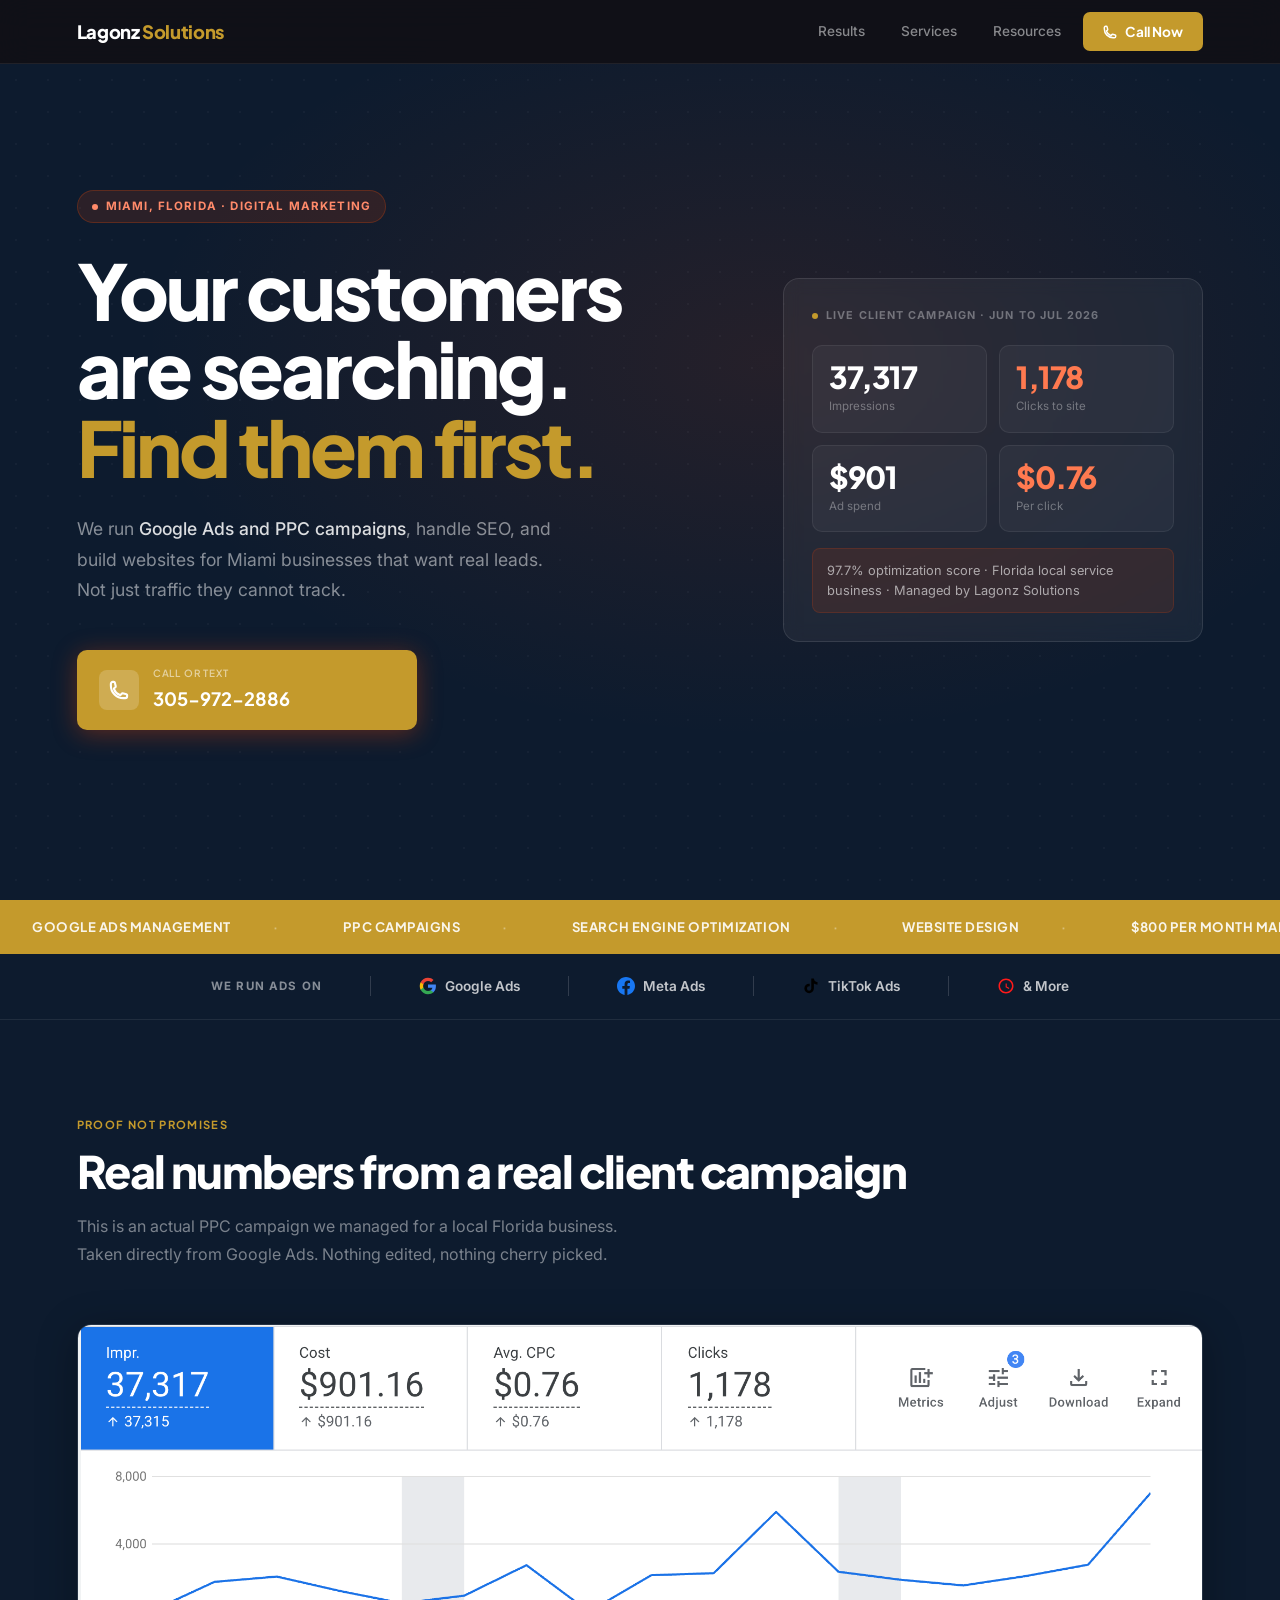
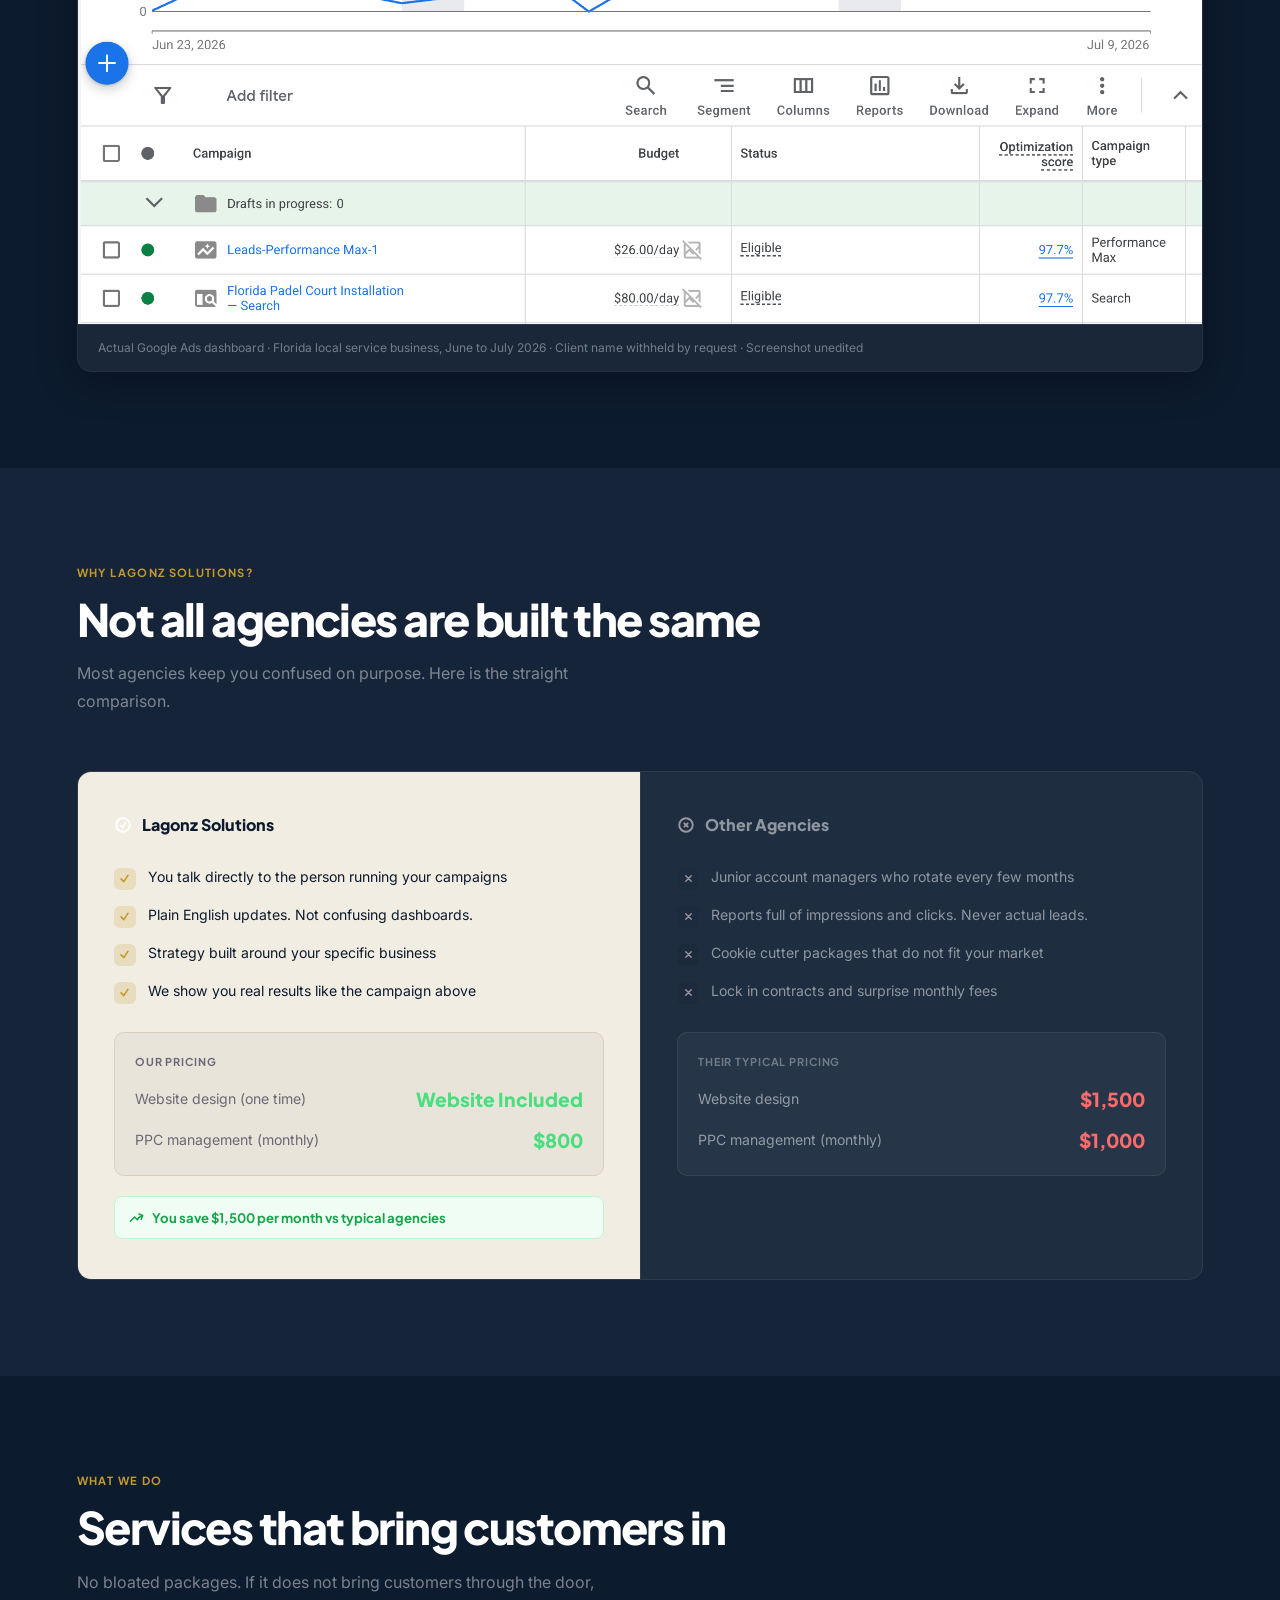
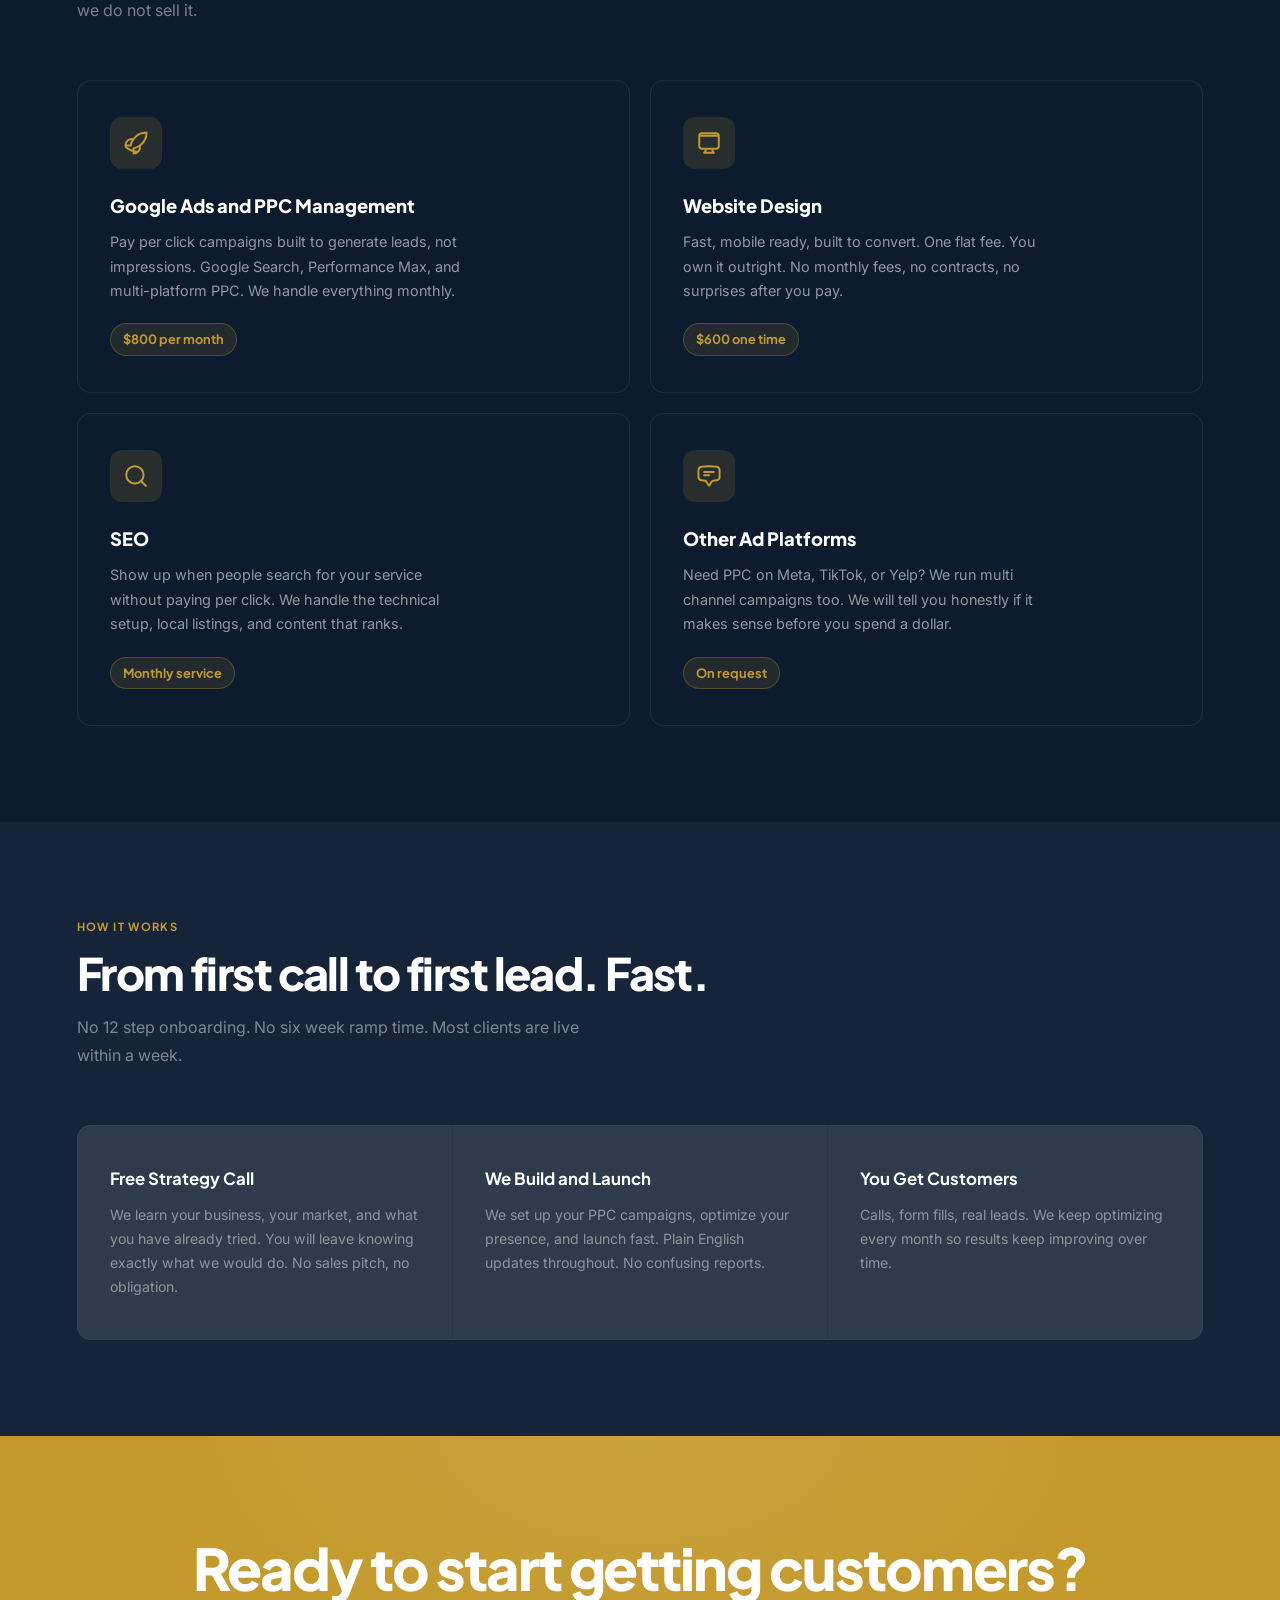
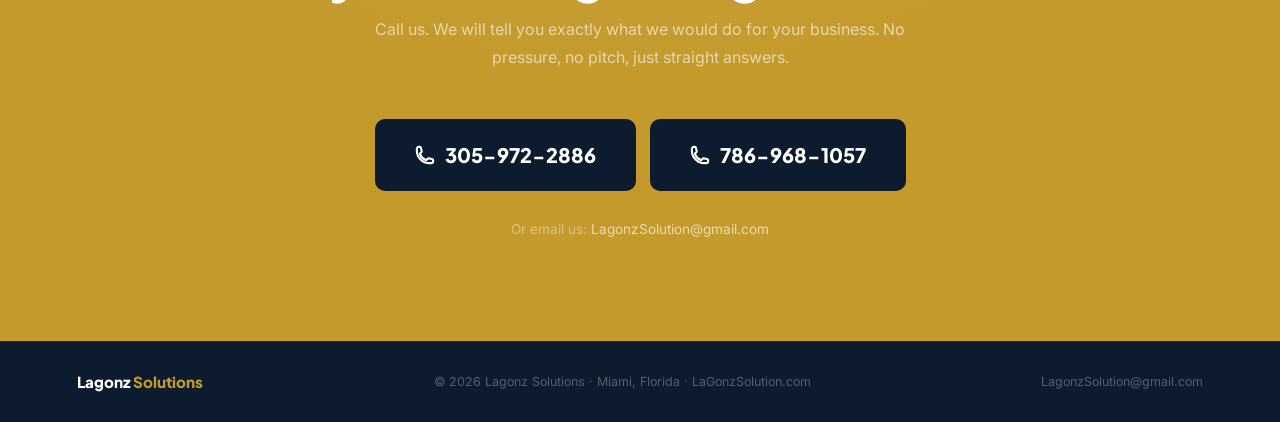
==== commit 76c14f30: "Rename index-4.html to index.html" ====
--- a/index.html
+++ b/index.html
@@ -3,8 +3,38 @@
 <head>
 <meta charset="UTF-8">
 <meta name="viewport" content="width=device-width, initial-scale=1.0">
-<title>Lagonz Solutions | Google Ads, PPC and SEO | Miami, FL</title>
-<meta name="description" content="Miami PPC and Google Ads agency. Real results for local businesses. $800/mo management.  Website Included.">
+<title>Lagonz Solutions | Google Ads &amp; PPC Management | Miami, FL</title>
+<meta name="description" content="Lagonz Solutions is a Miami digital marketing agency specializing in Google Ads, PPC campaigns, and website design for local businesses. Real results, no contracts. Call 305-972-2886.">
+<meta name="keywords" content="Lagonz Solutions, Lagonz Solution, LaGonz Solutions, Google Ads Miami, PPC Miami, digital marketing Miami, Google Ads management Miami, website design Miami, local business marketing Miami">
+<meta name="author" content="Lagonz Solutions">
+<meta name="robots" content="index, follow">
+<link rel="canonical" href="https://www.lagonzsolutions.com/">
+<meta property="og:type" content="website">
+<meta property="og:url" content="https://www.lagonzsolutions.com/">
+<meta property="og:title" content="Lagonz Solutions | Google Ads &amp; PPC Management | Miami, FL">
+<meta property="og:description" content="Lagonz Solutions runs Google Ads and PPC campaigns for Miami local businesses. Real leads, not just traffic. $800/mo, website included.">
+<meta property="og:site_name" content="Lagonz Solutions">
+<script type="application/ld+json">
+{
+  "@context": "https://schema.org",
+  "@type": "LocalBusiness",
+  "name": "Lagonz Solutions",
+  "alternateName": ["Lagonz Solution", "LaGonz Solutions", "LaGonz Solution"],
+  "url": "https://www.lagonzsolutions.com",
+  "telephone": "+13059722886",
+  "email": "LagonzSolution@gmail.com",
+  "address": {
+    "@type": "PostalAddress",
+    "addressLocality": "Miami",
+    "addressRegion": "FL",
+    "addressCountry": "US"
+  },
+  "description": "Lagonz Solutions is a Miami-based digital marketing agency specializing in Google Ads management, PPC campaigns, website design, and SEO for local businesses.",
+  "priceRange": "$$",
+  "areaServed": {"@type": "City", "name": "Miami"},
+  "serviceType": ["Google Ads Management", "PPC Campaigns", "Website Design", "SEO", "Facebook Ads", "Instagram Ads"]
+}
+</script>
 <link rel="preconnect" href="https://fonts.googleapis.com">
 <link rel="preconnect" href="https://fonts.gstatic.com" crossorigin>
 <link href="https://fonts.googleapis.com/css2?family=Plus+Jakarta+Sans:wght@400;500;600;700;800;900&family=Inter:wght@400;500&display=swap" rel="stylesheet">
@@ -347,6 +377,7 @@
   <div class="nav-r">
     <a href="#proof" class="nav-lk">Results</a>
     <a href="#services" class="nav-lk">Services</a>
+    <a href="articles.html" class="nav-lk">Resources</a>
     <a href="tel:+13059722886" class="nav-cta">
       <svg class="ph" width="14" height="14" fill="none" viewBox="0 0 24 24" stroke="currentColor" stroke-width="2.5"><path stroke-linecap="round" stroke-linejoin="round" d="M2.25 6.75c0 8.284 6.716 15 15 15h2.25a2.25 2.25 0 002.25-2.25v-1.372c0-.516-.351-.966-.852-1.091l-4.423-1.106c-.44-.11-.902.055-1.173.417l-.97 1.293c-.282.376-.769.542-1.21.38a12.035 12.035 0 01-7.143-7.143c-.162-.441.004-.928.38-1.21l1.293-.97c.363-.271.527-.734.417-1.173L6.963 3.102a1.125 1.125 0 00-1.091-.852H4.5A2.25 2.25 0 002.25 4.5v2.25z"/></svg>
       Call Now
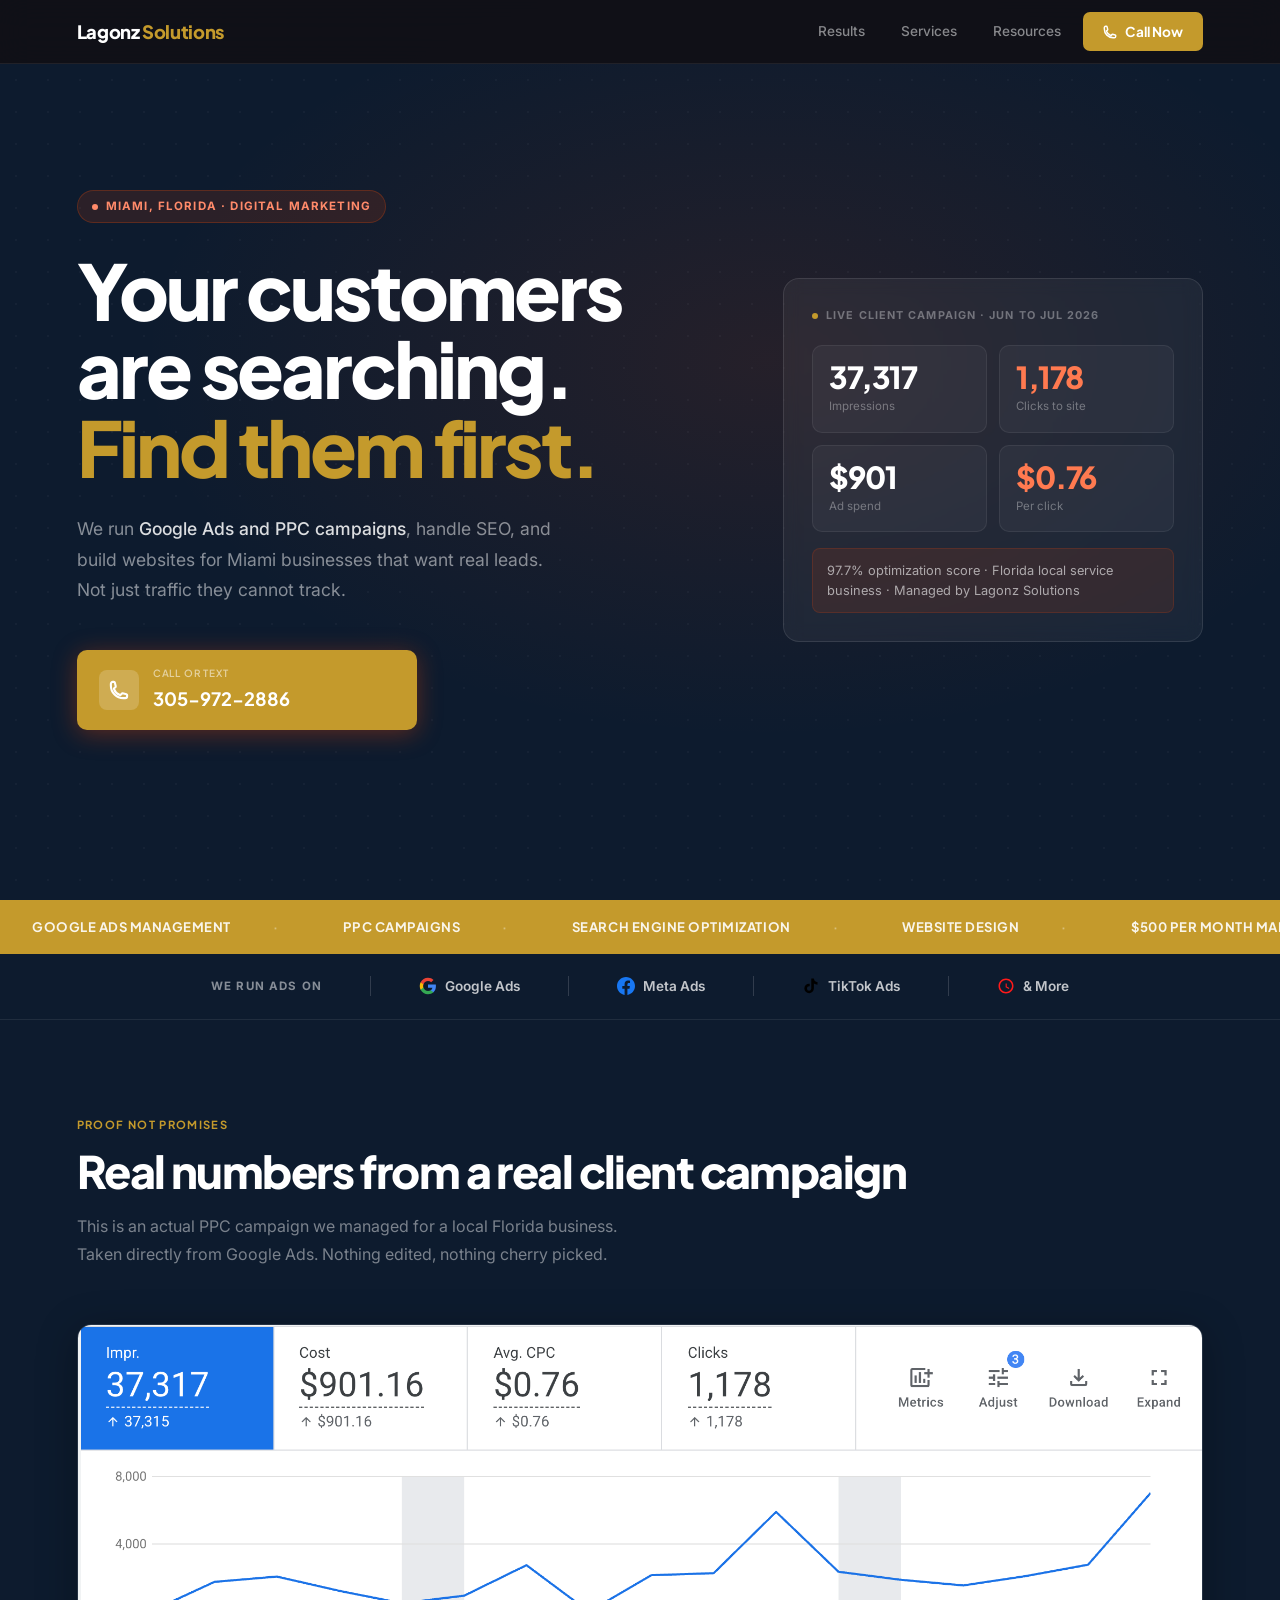
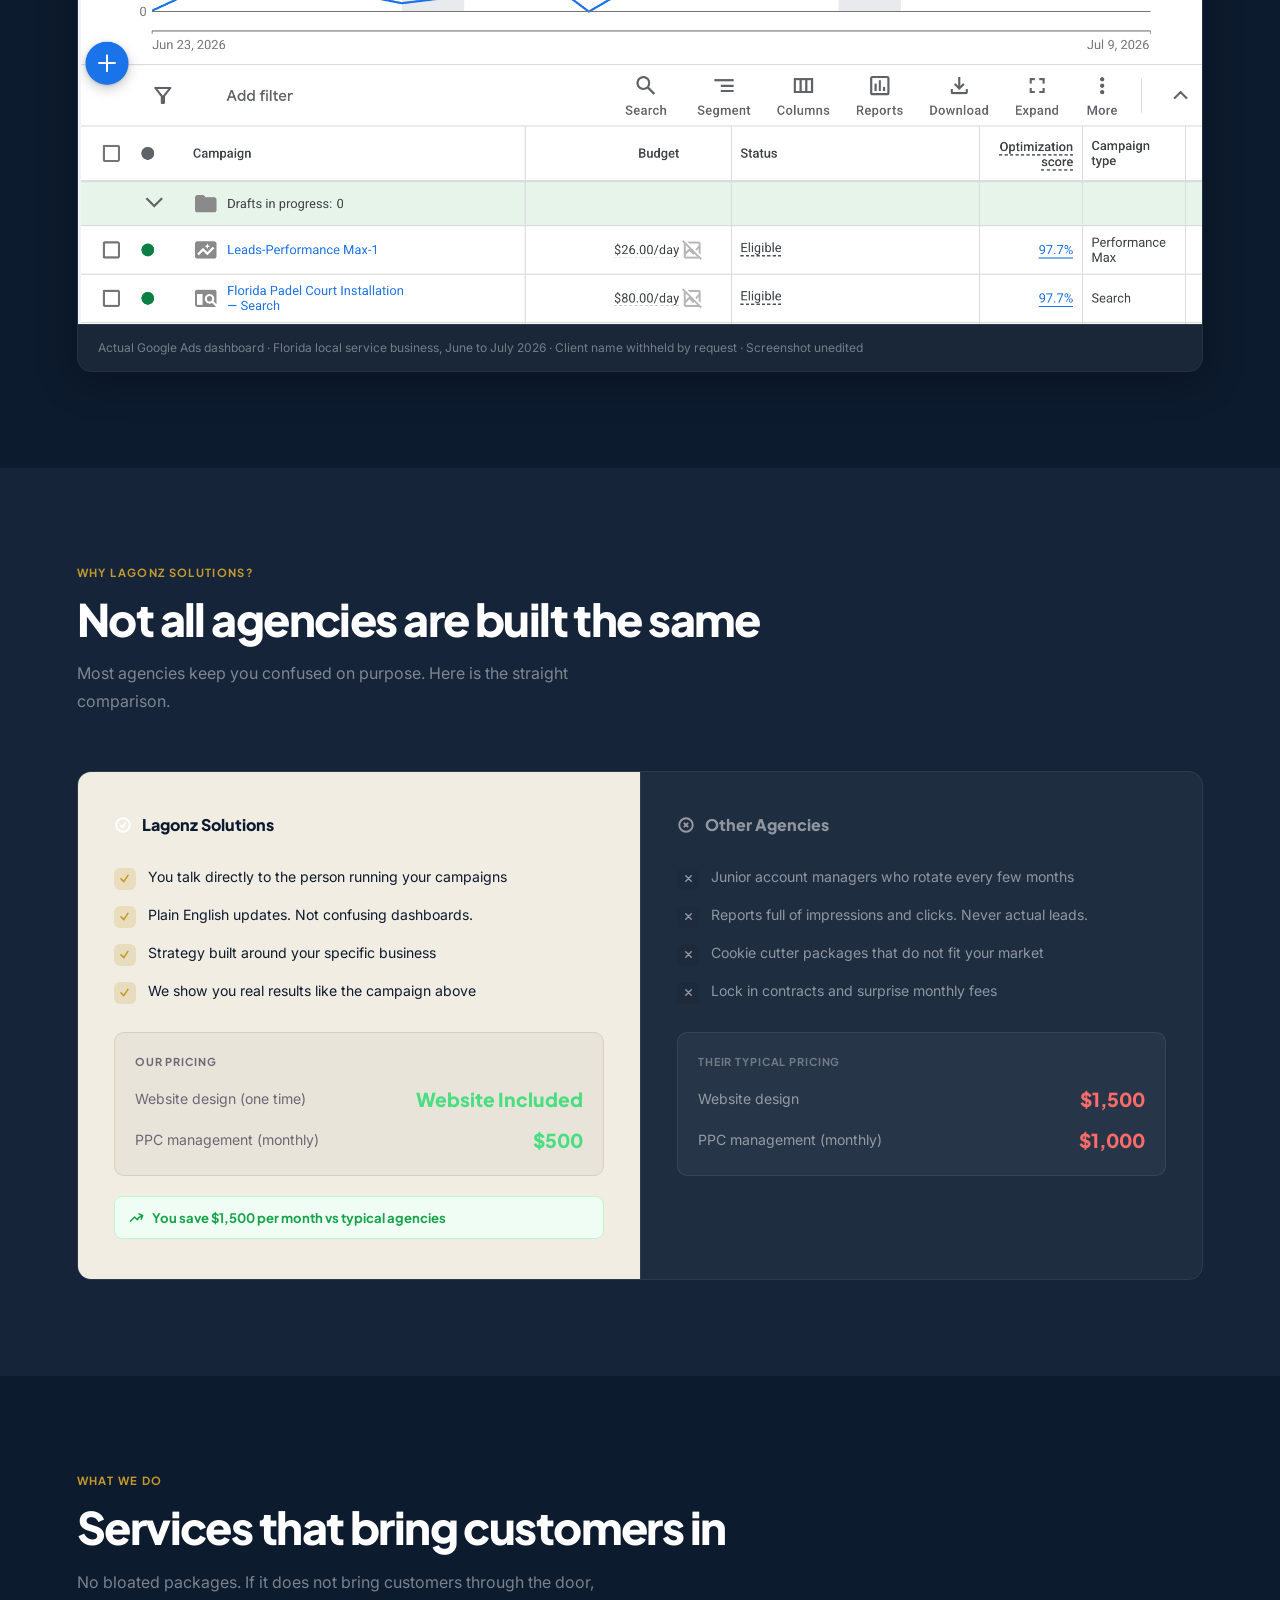
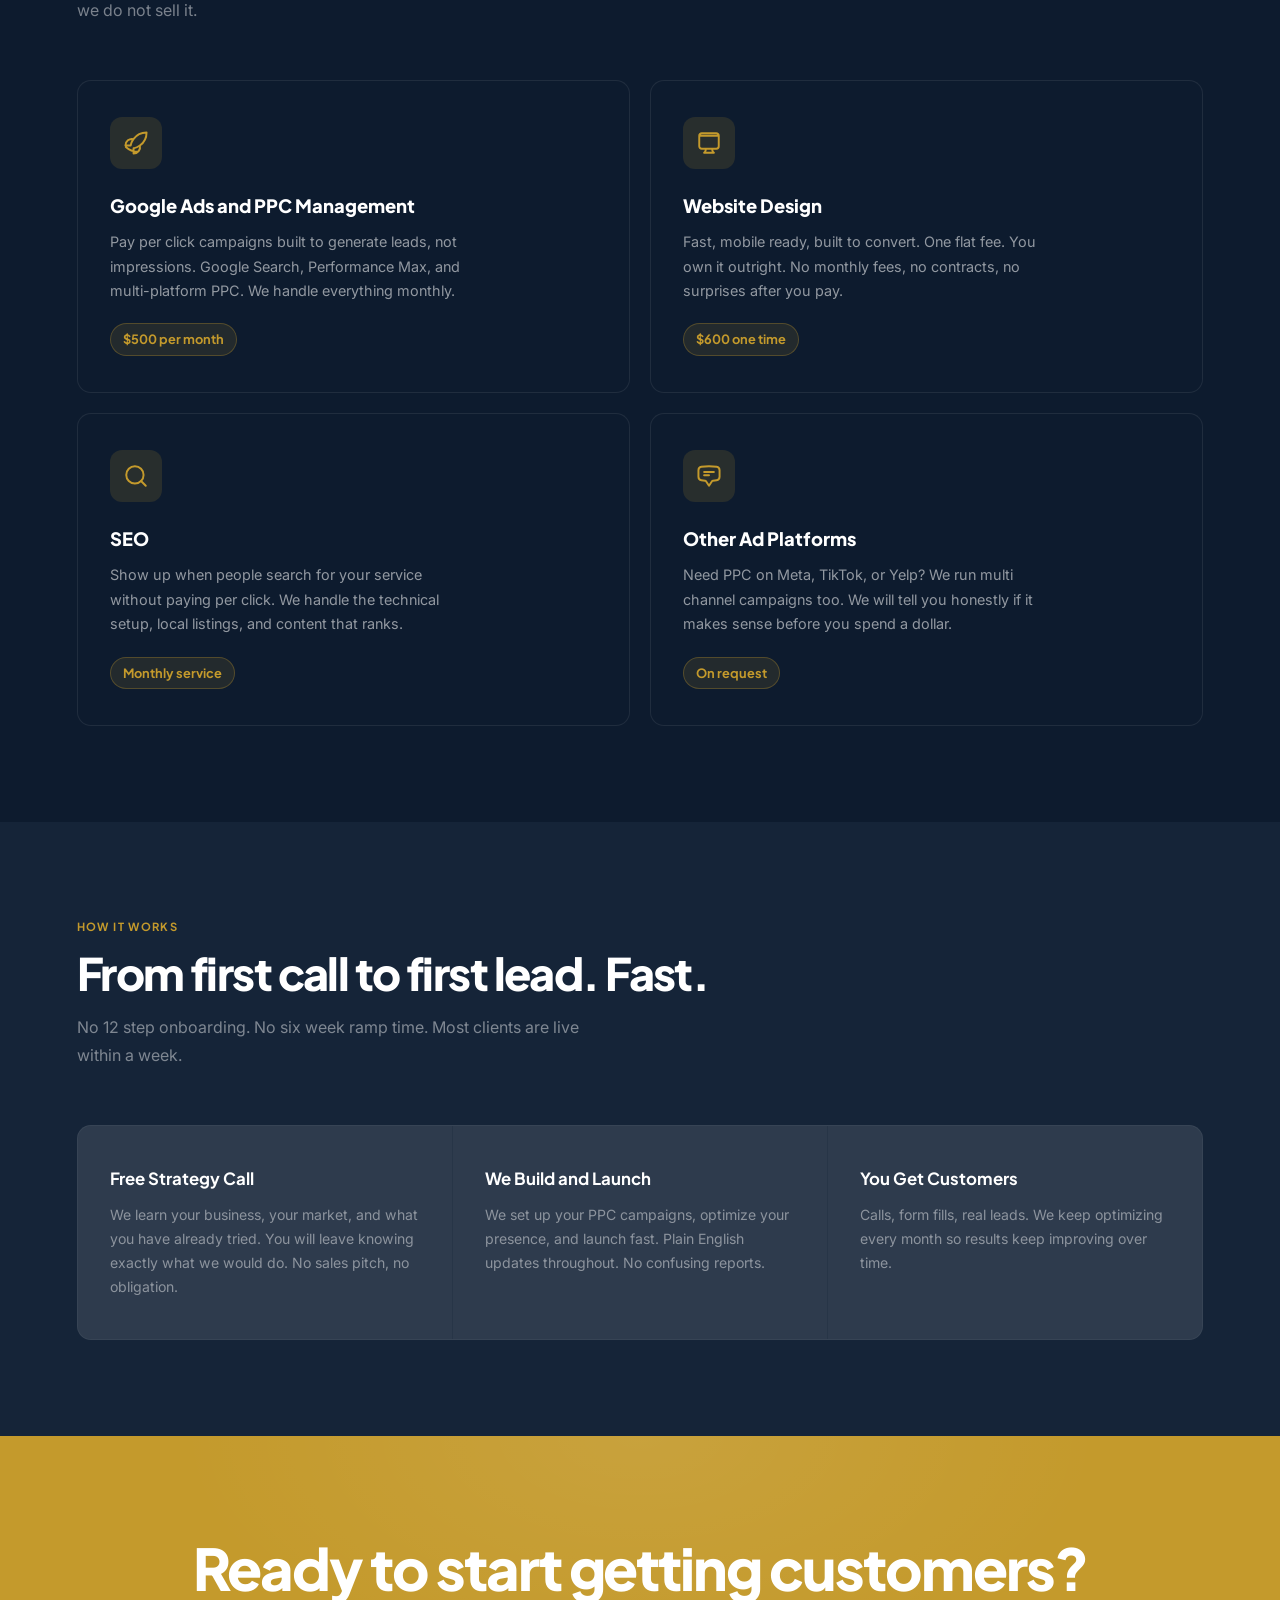
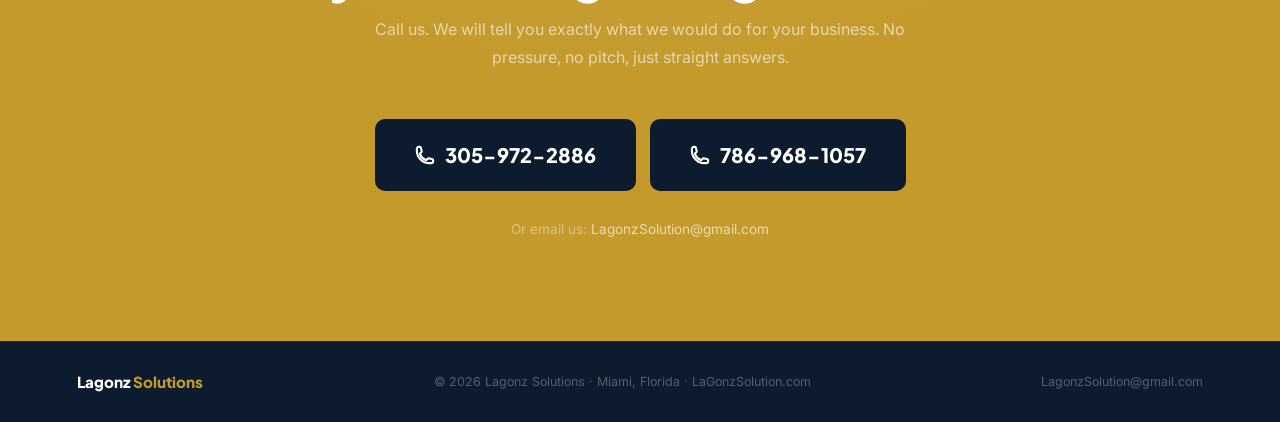
==== commit 51cf1097: "Rename index-5.html to index.html" ====
--- a/index.html
+++ b/index.html
@@ -12,7 +12,7 @@
 <meta property="og:type" content="website">
 <meta property="og:url" content="https://www.lagonzsolutions.com/">
 <meta property="og:title" content="Lagonz Solutions | Google Ads &amp; PPC Management | Miami, FL">
-<meta property="og:description" content="Lagonz Solutions runs Google Ads and PPC campaigns for Miami local businesses. Real leads, not just traffic. $800/mo, website included.">
+<meta property="og:description" content="Lagonz Solutions runs Google Ads and PPC campaigns for Miami local businesses. Real leads, not just traffic. $500/mo, website included.">
 <meta property="og:site_name" content="Lagonz Solutions">
 <script type="application/ld+json">
 {
@@ -419,7 +419,7 @@
     <span class="marquee-item">PPC Campaigns</span>
     <span class="marquee-item">Search Engine Optimization</span>
     <span class="marquee-item">Website Design</span>
-    <span class="marquee-item">$800 per Month Management</span>
+    <span class="marquee-item">$500 per Month Management</span>
     <span class="marquee-item"> Website Included</span>
     <span class="marquee-item">Miami Florida</span>
     <span class="marquee-item">Real Results</span>
@@ -427,7 +427,7 @@
     <span class="marquee-item">PPC Campaigns</span>
     <span class="marquee-item">Search Engine Optimization</span>
     <span class="marquee-item">Website Design</span>
-    <span class="marquee-item">$800 per Month Management</span>
+    <span class="marquee-item">$500 per Month Management</span>
     <span class="marquee-item"> Website Included</span>
     <span class="marquee-item">Miami Florida</span>
     <span class="marquee-item">Real Results</span>
@@ -493,7 +493,7 @@
         <div class="price-box">
           <div class="price-box-label">Our Pricing</div>
           <div class="price-line"><span class="pl-name">Website design (one time)</span><span class="pl-val">Website Included</span></div>
-          <div class="price-line"><span class="pl-name">PPC management (monthly)</span><span class="pl-val">$800</span></div>
+          <div class="price-line"><span class="pl-name">PPC management (monthly)</span><span class="pl-val">$500</span></div>
         </div>
         <div class="save-badge">
           <svg width="15" height="15" fill="none" viewBox="0 0 24 24" stroke="currentColor" stroke-width="2.5"><path stroke-linecap="round" stroke-linejoin="round" d="M2.25 18L9 11.25l4.306 4.307a11.95 11.95 0 015.814-5.519l2.74-1.22m0 0l-5.94-2.28m5.94 2.28l-2.28 5.941"/></svg>
@@ -532,7 +532,7 @@
         <div class="svc-ico"><svg width="26" height="26" fill="none" viewBox="0 0 24 24" stroke="currentColor" stroke-width="1.8"><path stroke-linecap="round" stroke-linejoin="round" d="M15.59 14.37a6 6 0 01-5.84 7.38v-4.82m5.84-2.56a14.98 14.98 0 006.16-12.12A14.98 14.98 0 009.631 8.41m5.96 5.96a14.926 14.926 0 01-5.841 2.58m-.119-8.54a6 6 0 00-7.381 5.84h4.818m2.563-5.84a14.927 14.927 0 00-2.57 5.84M2.62 15.662c2.87 2.58 6.49 4.32 10.62 4.32"/></svg></div>
         <h3>Google Ads and PPC Management</h3>
         <p>Pay per click campaigns built to generate leads, not impressions. Google Search, Performance Max, and multi-platform PPC. We handle everything monthly.</p>
-        <span class="svc-price">$800 per month</span>
+        <span class="svc-price">$500 per month</span>
       </div>
       <div class="svc">
         <div class="svc-ico"><svg width="26" height="26" fill="none" viewBox="0 0 24 24" stroke="currentColor" stroke-width="1.8"><path stroke-linecap="round" stroke-linejoin="round" d="M9 17.25v1.007a3 3 0 01-.879 2.122L7.5 21h9l-.621-.621A3 3 0 0115 18.257V17.25m6-12V15a2.25 2.25 0 01-2.25 2.25H5.25A2.25 2.25 0 013 15V5.25m18 0A2.25 2.25 0 0018.75 3H5.25A2.25 2.25 0 003 5.25m18 0H3"/></svg></div>
